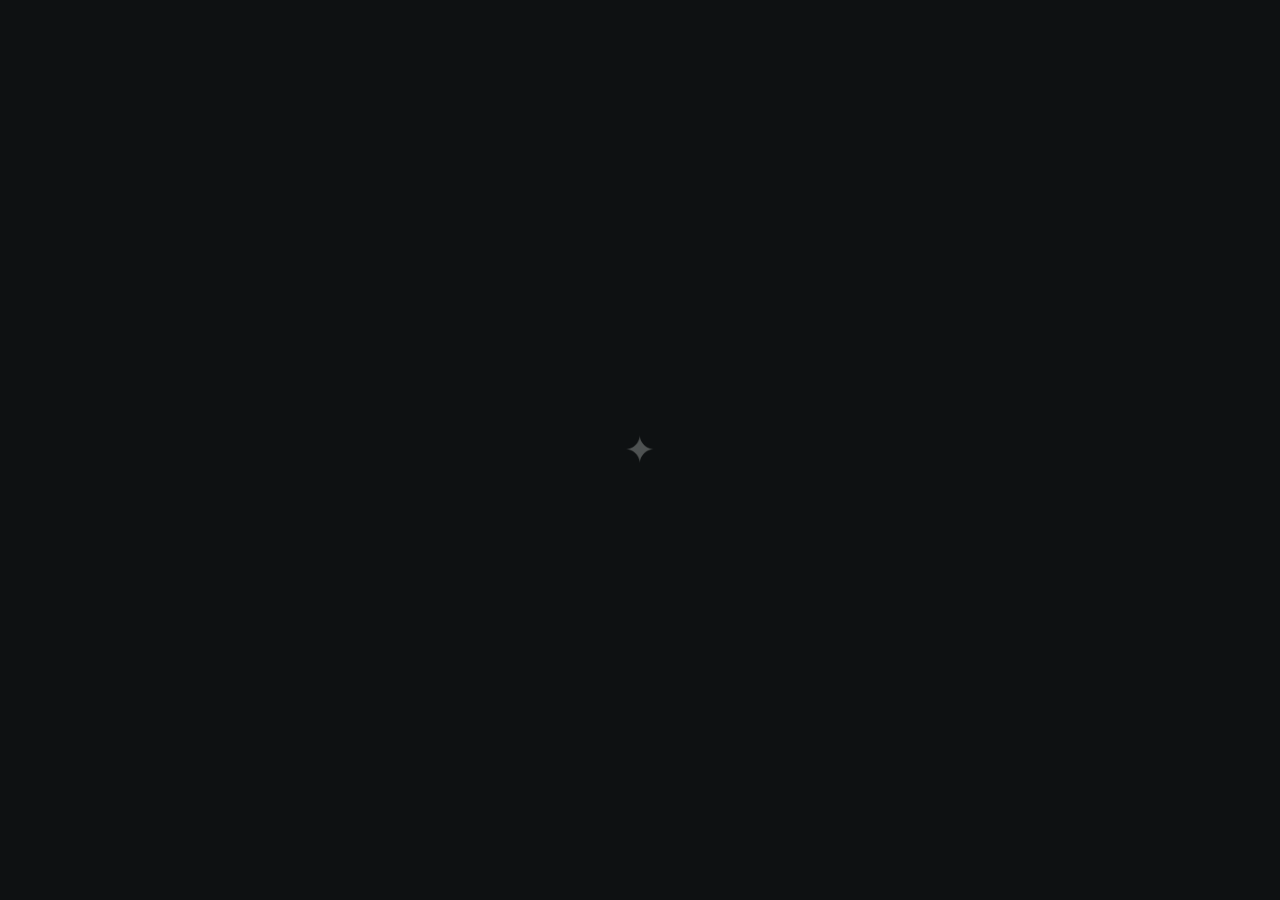
==== frontend/pages/documents.html @ 8ed61959 "WD Project" ====
<!doctype html>
<html lang="en">
<head>
  <meta charset="utf-8">
  <meta name="viewport" content="width=device-width, initial-scale=1">
  <title>Documents · UniBridge Student Portal</title>
  <meta name="description" content="Upload and track your student documents on UniBridge.">
  <link rel="stylesheet" href="../css/style.css">
</head>
<body>

<div id="page-loader" class="page-loader"><span class="loader-mark">✦</span></div>

<div class="app-shell">
  <!-- Sidebar -->
  <aside class="sidebar" id="sidebar">
    <a class="brand" href="dashboard.html">
      <span class="brand-mark">u</span>
      <span class="brand-name">UniBridge<small>STUDENT PORTAL</small></span>
    </a>
    <div class="side-label">WORKSPACE</div>
    <nav>
      <a class="nav-link" href="dashboard.html"><span class="icon">⌂</span> Overview</a>
      <a class="nav-link" href="registration.html"><span class="icon">▤</span> Registration</a>
      <a class="nav-link active" href="documents.html"><span class="icon">↥</span> Documents</a>
      <a class="nav-link" href="profile.html"><span class="icon">◉</span> My profile</a>
    </nav>
    <div class="sidebar-bottom">
      <div class="help-card">
        <span class="help-icon">✦</span><b>Need a hand?</b>
        <p>Your onboarding guide is here to help.</p>
        <a href="mailto:admissions@unibridge.edu">Contact support ↗</a>
      </div>
      <button class="nav-link logout" id="logout-btn" style="width:100%;background:none;border:none;cursor:pointer;text-align:left">
        <span class="icon">↪</span> Sign out
      </button>
    </div>
  </aside>

  <div class="main-shell">
    <header class="topbar">
      <div style="display:flex;align-items:center;gap:12px">
        <button class="menu-toggle" id="menu-toggle" aria-label="Toggle menu">☰</button>
        <div class="crumb">Student portal <span>/</span> Documents</div>
      </div>
      <div class="top-user">
        <span class="online-dot"></span>
        <span id="topbar-name">—</span>
        <span class="avatar" id="topbar-avatar">S</span>
      </div>
    </header>

    <main class="content">
      <div class="eyebrow">DOCUMENT CENTRE</div>
      <h1 class="page-title">A clear view of every upload.</h1>
      <p class="subhead">Upload what you need and follow each document from upload to approval.</p>

      <div class="notice">
        Accepted formats: PDF, JPG, PNG · Maximum file size: 5 MB · Replacing a document sends it back for review.
      </div>

      <div id="global-toast"></div>

      <div class="grid doc-grid" id="doc-grid">
        <!-- Populated by JS -->
      </div>

      <!-- Document record table -->
      <section class="card" style="margin-top:18px">
        <div class="card-head">
          <h2>Document record</h2>
          <span class="muted" style="font-size:11px">Live status from your document track</span>
        </div>
        <table class="table">
          <thead>
            <tr><th>Document</th><th>Uploaded</th><th>Status</th></tr>
          </thead>
          <tbody id="doc-table-body">
            <tr><td colspan="3" class="empty">Loading…</td></tr>
          </tbody>
        </table>
      </section>
    </main>
  </div>
</div>

<script type="module">
  import { api } from '../js/api.js';
  import { requireAuth, hideLoader, initSidebarToggle, showToast, fmtDate, pillHTML } from '../js/utils.js';

  initSidebarToggle();

  const DOC_TYPES = {
    photo:                'Profile photo',
    identity:             'Identity proof',
    marksheet:            'Latest marksheet',
    transfer_certificate: 'Transfer certificate',
  };
  const DOC_HELP = {
    photo:                'A recent, clear passport-style image.',
    identity:             'Government-issued ID or Aadhaar card.',
    marksheet:            'Your latest academic marksheet.',
    transfer_certificate: 'Transfer or leaving certificate, if applicable.',
  };

  async function init() {
    const session = await requireAuth(api);
    if (!session) return;
    document.getElementById('topbar-name').textContent = session.user?.full_name || '—';
    document.getElementById('topbar-avatar').textContent = (session.user?.full_name || 'S')[0].toUpperCase();

    await loadDocuments();
    hideLoader();
  }

  async function loadDocuments() {
    const res = await api.documents();
    if (!res.success) { showToast(res.message, 'error'); return; }
    renderDocCards(res.data.documents);
    renderDocTable(res.data.documents);
  }

  function renderDocCards(docs) {
    const grid = document.getElementById('doc-grid');
    grid.innerHTML = Object.entries(DOC_TYPES).map(([key, title]) => {
      const d = docs[key];
      const status = d?.status || 'Not uploaded';
      const statusCls = status.toLowerCase().replace(' ', '-');
      return `
        <article class="card doc-card" id="card-${key}">
          <span class="pill ${statusCls === 'not-uploaded' ? '' : statusCls} doc-status">${status}</span>
          <h3>${title}</h3>
          <p>${DOC_HELP[key]}</p>
          ${d ? `<p><b>${d.original_name}</b><br><small>Uploaded ${fmtDate(d.uploaded_at)}</small></p>` : ''}
          <form class="upload-form" data-type="${key}">
            <input class="file-input" type="file" name="document" accept=".pdf,.jpg,.jpeg,.png" required>
            <div class="button-row">
              <button class="btn btn-light upload-btn" type="submit">${d ? 'Replace document' : 'Upload document'} ↑</button>
            </div>
          </form>
        </article>`;
    }).join('');

    // Attach upload handlers
    document.querySelectorAll('.upload-form').forEach(form => {
      form.addEventListener('submit', handleUpload);
    });
  }

  function renderDocTable(docs) {
    const tbody = document.getElementById('doc-table-body');
    const entries = Object.values(docs);
    if (entries.length === 0) {
      tbody.innerHTML = `<tr><td colspan="3" class="empty">No documents uploaded yet.</td></tr>`;
      return;
    }
    tbody.innerHTML = entries.map(d => `
      <tr>
        <td>${DOC_TYPES[d.document_type] || d.document_type}</td>
        <td>${fmtDate(d.uploaded_at)}</td>
        <td>${pillHTML(d.status)}</td>
      </tr>`).join('');
  }

  async function handleUpload(e) {
    e.preventDefault();
    const form     = e.currentTarget;
    const type     = form.dataset.type;
    const fileInput = form.querySelector('input[type="file"]');
    const btn      = form.querySelector('.upload-btn');

    if (!fileInput.files[0]) { showToast('Please choose a file first.', 'error'); return; }

    const fd = new FormData();
    fd.append('document_type', type);
    fd.append('document', fileInput.files[0]);

    const origText = btn.innerHTML;
    btn.innerHTML = '<span class="spinner"></span> Uploading…';
    btn.disabled = true;

    const res = await api.upload(fd);

    btn.innerHTML = origText;
    btn.disabled = false;

    if (res.success) {
      showToast(res.message, 'success');
      await loadDocuments(); // refresh
    } else {
      showToast(res.message, 'error');
    }
  }

  document.getElementById('logout-btn').addEventListener('click', async () => {
    await api.logout(); window.location.href = 'login.html';
  });

  init();
</script>
</body>
</html>
---- frontend/css/style.css ----
/* ═══════════════════════════════════════════════
   UniBridge · Design System
   Stack: HTML + CSS + JS + PHP (REST API)
═══════════════════════════════════════════════ */

/* ─── Fonts ──────────────────────────────────── */
@import url('https://fonts.googleapis.com/css2?family=Manrope:wght@400;500;600;700;800&family=DM+Sans:ital,opsz,wght@0,9..40,400;0,9..40,500;0,9..40,600;1,9..40,400&display=swap');

/* ─── Tokens ─────────────────────────────────── */
:root {
  --bg:         #0e1112;
  --bg-2:       #161a1b;
  --bg-3:       #1d2224;
  --border:     rgba(255,255,255,.07);
  --border-2:   rgba(255,255,255,.12);
  --text:       #e8ede9;
  --text-muted: #7a8a7e;
  --text-soft:  #a8b8ac;
  --accent:     #82c96e;
  --accent-dim: #4a7a3a;
  --accent-glow:rgba(130,201,110,.18);
  --amber:      #d4b46a;
  --amber-dim:  rgba(212,180,106,.15);
  --red:        #d46a6a;
  --red-dim:    rgba(212,106,106,.15);
  --sidebar-w:  260px;
  --radius:     14px;
  --radius-sm:  8px;
  --shadow:     0 2px 20px rgba(0,0,0,.35);
  --trans:      .18s cubic-bezier(.4,0,.2,1);
  --font-head:  'Manrope', sans-serif;
  --font-body:  'DM Sans', sans-serif;
}

/* ─── Reset ──────────────────────────────────── */
*, *::before, *::after { box-sizing: border-box; margin: 0; padding: 0; }
html { scroll-behavior: smooth; -webkit-font-smoothing: antialiased; }
body { font-family: var(--font-body); background: var(--bg); color: var(--text); font-size: 15px; line-height: 1.6; min-height: 100vh; }
a { color: var(--accent); text-decoration: none; transition: opacity var(--trans); }
a:hover { opacity: .75; }
button, input, select, textarea { font: inherit; }
img { max-width: 100%; display: block; }
ul { list-style: none; }

/* ─── Scrollbar ───────────────────────────────── */
::-webkit-scrollbar { width: 6px; }
::-webkit-scrollbar-track { background: var(--bg-2); }
::-webkit-scrollbar-thumb { background: var(--bg-3); border-radius: 99px; }

/* ═══════════════════════════════════════════════
   LAYOUT — Sidebar + Main
═══════════════════════════════════════════════ */
.app-shell { display: flex; min-height: 100vh; }

/* ─── Sidebar ─────────────────────────────────── */
.sidebar {
  width: var(--sidebar-w);
  background: var(--bg-2);
  border-right: 1px solid var(--border);
  display: flex;
  flex-direction: column;
  position: fixed;
  top: 0; left: 0;
  height: 100vh;
  z-index: 100;
  transition: transform var(--trans);
  padding: 28px 0 20px;
}
.brand {
  display: flex; align-items: center; gap: 10px;
  padding: 0 22px 24px;
  color: var(--text); font-family: var(--font-head);
  border-bottom: 1px solid var(--border);
  margin-bottom: 20px;
}
.brand-mark {
  width: 36px; height: 36px;
  background: var(--accent);
  color: #0e1112;
  border-radius: 10px;
  display: grid; place-items: center;
  font-size: 18px; font-weight: 800;
  flex-shrink: 0;
}
.brand-name { font-size: 15px; font-weight: 700; line-height: 1.2; }
.brand-name small { display: block; font-size: 10px; letter-spacing: .08em; color: var(--text-muted); font-weight: 500; }
.side-label { font-size: 10px; letter-spacing: .1em; color: var(--text-muted); padding: 0 22px 8px; font-weight: 600; }
.sidebar nav { flex: 1; overflow-y: auto; }
.nav-link {
  display: flex; align-items: center; gap: 10px;
  padding: 10px 22px;
  color: var(--text-soft);
  border-radius: 0;
  font-size: 14px; font-weight: 500;
  position: relative;
  transition: color var(--trans), background var(--trans);
}
.nav-link .icon { font-size: 16px; width: 20px; text-align: center; flex-shrink: 0; }
.nav-link:hover { color: var(--text); background: rgba(255,255,255,.04); }
.nav-link.active { color: var(--accent); background: var(--accent-glow); }
.nav-link.active::before {
  content: ''; position: absolute; left: 0; top: 0; bottom: 0;
  width: 3px; background: var(--accent); border-radius: 0 3px 3px 0;
}
.nav-link.logout { color: var(--red); margin-top: 4px; }
.nav-link.logout:hover { background: var(--red-dim); }
.sidebar-bottom { padding-top: 12px; border-top: 1px solid var(--border); }
.help-card {
  margin: 12px 16px;
  background: linear-gradient(135deg, var(--accent-glow), transparent);
  border: 1px solid var(--border-2);
  border-radius: var(--radius-sm);
  padding: 14px;
  font-size: 13px;
}
.help-card b { display: block; margin-bottom: 4px; font-size: 13px; color: var(--text); }
.help-card p { color: var(--text-muted); font-size: 12px; margin-bottom: 8px; }
.help-card a { font-size: 12px; color: var(--accent); }
.help-icon { font-size: 20px; display: block; margin-bottom: 6px; }

/* ─── Main shell ──────────────────────────────── */
.main-shell {
  margin-left: var(--sidebar-w);
  flex: 1;
  display: flex;
  flex-direction: column;
  min-height: 100vh;
}

/* ─── Topbar ──────────────────────────────────── */
.topbar {
  display: flex; align-items: center; justify-content: space-between;
  padding: 0 32px;
  height: 64px;
  background: var(--bg-2);
  border-bottom: 1px solid var(--border);
  position: sticky; top: 0; z-index: 50;
}
.crumb { font-size: 13px; color: var(--text-muted); }
.crumb span { opacity: .4; margin: 0 6px; }
.top-user { display: flex; align-items: center; gap: 10px; font-size: 14px; }
.online-dot { width: 8px; height: 8px; background: var(--accent); border-radius: 50%; display: inline-block; box-shadow: 0 0 6px var(--accent); }
.avatar {
  width: 32px; height: 32px;
  background: var(--accent-dim);
  color: var(--accent);
  border-radius: 50%;
  display: grid; place-items: center;
  font-size: 13px; font-weight: 700;
}

/* ─── Page content ────────────────────────────── */
.content { padding: 32px; flex: 1; }

/* ═══════════════════════════════════════════════
   PUBLIC PAGES (login / signup / etc.)
═══════════════════════════════════════════════ */
.public-shell {
  min-height: 100vh;
  display: grid;
  place-items: center;
  padding: 24px;
  background: radial-gradient(ellipse 80% 60% at 60% 0%, rgba(130,201,110,.08) 0%, transparent 70%), var(--bg);
}
.auth-layout {
  display: grid;
  grid-template-columns: 1fr 1fr;
  max-width: 900px;
  width: 100%;
  gap: 0;
  background: var(--bg-2);
  border: 1px solid var(--border);
  border-radius: var(--radius);
  overflow: hidden;
  box-shadow: var(--shadow);
}
.auth-copy {
  padding: 52px 44px;
  background: linear-gradient(145deg, rgba(130,201,110,.1) 0%, transparent 60%);
  border-right: 1px solid var(--border);
  display: flex; flex-direction: column; justify-content: center;
}
.eyebrow { font-size: 10px; letter-spacing: .15em; color: var(--accent); font-weight: 600; margin-bottom: 20px; }
.auth-copy h1 { font-family: var(--font-head); font-size: 38px; font-weight: 800; line-height: 1.15; margin-bottom: 16px; }
.auth-copy p { color: var(--text-soft); font-size: 15px; margin-bottom: 28px; }
.auth-points { display: flex; flex-direction: column; gap: 8px; }
.auth-points span { font-size: 13px; color: var(--text-muted); }
.auth-panel { padding: 52px 44px; }
.auth-panel h2 { font-family: var(--font-head); font-size: 24px; font-weight: 700; margin-bottom: 6px; }
.auth-panel > p { color: var(--text-muted); font-size: 14px; margin-bottom: 28px; }
.auth-foot { text-align: center; font-size: 14px; color: var(--text-muted); margin-top: 20px; }
.auth-foot a { color: var(--accent); }
.public-brand { padding: 0 0 32px; display: flex; }

/* ═══════════════════════════════════════════════
   COMPONENTS
═══════════════════════════════════════════════ */

/* ─── Cards ───────────────────────────────────── */
.card {
  background: var(--bg-2);
  border: 1px solid var(--border);
  border-radius: var(--radius);
  padding: 24px;
  transition: border-color var(--trans);
}
.card:hover { border-color: var(--border-2); }
.card-head { display: flex; align-items: center; justify-content: space-between; margin-bottom: 20px; }
.card-head h2 { font-family: var(--font-head); font-size: 16px; font-weight: 700; }

/* ─── Grid ────────────────────────────────────── */
.grid { display: grid; gap: 18px; }
.grid.stats { grid-template-columns: repeat(3, 1fr); }
.grid.two-col { grid-template-columns: repeat(2, 1fr); }
.grid.doc-grid { grid-template-columns: repeat(2, 1fr); }

/* ─── Stat card ───────────────────────────────── */
.stat-card { display: flex; align-items: center; gap: 16px; padding: 20px 24px; }
.stat-icon { font-size: 24px; opacity: .5; }
.stat-card small { display: block; font-size: 12px; color: var(--text-muted); margin-bottom: 2px; }
.stat-card strong { font-size: 28px; font-weight: 700; font-family: var(--font-head); }

/* ─── Buttons ─────────────────────────────────── */
.btn {
  display: inline-flex; align-items: center; gap: 6px;
  padding: 12px 22px;
  background: var(--accent);
  color: #0e1112;
  border: none; border-radius: var(--radius-sm);
  font-size: 14px; font-weight: 600;
  cursor: pointer;
  transition: opacity var(--trans), transform var(--trans);
}
.btn:hover { opacity: .88; transform: translateY(-1px); }
.btn:active { transform: translateY(0); }
.btn-light { background: var(--bg-3); color: var(--text-soft); border: 1px solid var(--border-2); }
.btn-light:hover { color: var(--text); }
.btn-outline { background: transparent; color: var(--text-soft); border: 1px solid var(--border-2); }
.btn-outline:hover { border-color: var(--accent); color: var(--accent); }
.button-row { display: flex; gap: 10px; flex-wrap: wrap; margin-top: 20px; }

/* ─── Form fields ─────────────────────────────── */
.field { display: flex; flex-direction: column; gap: 6px; }
.field.full { grid-column: 1 / -1; }
.field label { font-size: 13px; font-weight: 500; color: var(--text-soft); }
.field input, .field select, .field textarea {
  background: var(--bg-3);
  border: 1px solid var(--border-2);
  border-radius: var(--radius-sm);
  color: var(--text);
  padding: 11px 14px;
  font-size: 14px;
  transition: border-color var(--trans), box-shadow var(--trans);
  outline: none;
}
.field input:focus, .field select:focus, .field textarea:focus {
  border-color: var(--accent);
  box-shadow: 0 0 0 3px var(--accent-glow);
}
.field input:disabled { opacity: .4; cursor: not-allowed; }
.field textarea { resize: vertical; min-height: 90px; }
.field small { font-size: 12px; color: var(--text-muted); }
.form-grid { display: grid; grid-template-columns: 1fr 1fr; gap: 16px; }
.form-card { margin-top: 22px; }
.show-password { font-size: 13px; color: var(--text-muted); display: flex; align-items: center; gap: 6px; cursor: pointer; margin-top: 4px; }

/* ─── Toast / Alert ───────────────────────────── */
.toast {
  padding: 12px 16px;
  border-radius: var(--radius-sm);
  font-size: 14px;
  margin-bottom: 18px;
  animation: slideIn .25s ease;
}
.toast.success { background: rgba(130,201,110,.15); border: 1px solid rgba(130,201,110,.3); color: var(--accent); }
.toast.error   { background: var(--red-dim); border: 1px solid rgba(212,106,106,.3); color: var(--red); }
.toast.info    { background: var(--amber-dim); border: 1px solid rgba(212,180,106,.3); color: var(--amber); }
@keyframes slideIn { from { opacity:0; transform: translateY(-8px); } to { opacity:1; transform: none; } }

/* ─── Pills ───────────────────────────────────── */
.pill { display: inline-block; padding: 3px 10px; border-radius: 99px; font-size: 11px; font-weight: 600; text-transform: uppercase; letter-spacing: .06em; }
.pill.approved { background: rgba(130,201,110,.15); color: var(--accent); }
.pill.pending  { background: var(--amber-dim); color: var(--amber); }
.pill.rejected { background: var(--red-dim); color: var(--red); }

/* ─── Hero ────────────────────────────────────── */
.hero {
  display: flex; align-items: center; justify-content: space-between;
  margin-bottom: 28px;
  padding: 32px;
  background: var(--bg-2);
  border: 1px solid var(--border);
  border-radius: var(--radius);
  background-image: linear-gradient(135deg, rgba(130,201,110,.06) 0%, transparent 60%);
}
.hero h1 { font-family: var(--font-head); font-size: 32px; font-weight: 800; margin-bottom: 6px; }
.hero p { color: var(--text-muted); }
.hero-art { font-size: 60px; opacity: .08; user-select: none; }
.page-title { font-family: var(--font-head); font-size: 26px; font-weight: 800; margin-bottom: 6px; }
.subhead { color: var(--text-muted); margin-bottom: 24px; }

/* ─── Readiness ring ──────────────────────────── */
.readiness { display: flex; align-items: center; gap: 20px; margin-bottom: 20px; }
.ring {
  --p: 0;
  width: 80px; height: 80px;
  border-radius: 50%;
  background: conic-gradient(var(--accent) calc(var(--p) * 1%), var(--bg-3) 0%);
  display: grid; place-items: center;
  flex-shrink: 0;
  position: relative;
}
.ring::before {
  content: ''; position: absolute; inset: 8px;
  background: var(--bg-2); border-radius: 50%;
}
.ring strong { position: relative; z-index: 1; font-size: 14px; font-weight: 700; }

/* ─── Checklist ───────────────────────────────── */
.checklist { display: flex; flex-direction: column; gap: 8px; margin-bottom: 8px; }
.check-item { display: flex; align-items: center; gap: 10px; font-size: 14px; }
.check { width: 22px; height: 22px; border-radius: 50%; background: var(--accent); color: #0e1112; display: grid; place-items: center; font-size: 11px; font-weight: 700; flex-shrink: 0; }
.check.pending { background: var(--bg-3); color: var(--text-muted); border: 1px solid var(--border-2); }
.muted { color: var(--text-muted); }

/* ─── Progress bar ────────────────────────────── */
.progress-row { margin-bottom: 14px; }
.progress-label { display: flex; justify-content: space-between; font-size: 13px; margin-bottom: 6px; color: var(--text-soft); }
.track { background: var(--bg-3); border-radius: 99px; height: 6px; overflow: hidden; }
.track i { display: block; height: 100%; border-radius: 99px; background: var(--amber); transition: width .6s ease; }

/* ─── Activity feed ───────────────────────────── */
.activity { display: flex; flex-direction: column; gap: 0; }
.activity-row { display: flex; align-items: flex-start; gap: 12px; padding: 12px 0; border-bottom: 1px solid var(--border); }
.activity-row:last-child { border-bottom: none; }
.activity-mark { font-size: 14px; color: var(--accent); margin-top: 2px; flex-shrink: 0; }
.activity-row b { display: block; font-size: 14px; }
.activity-row small { font-size: 12px; color: var(--text-muted); }
.empty { text-align: center; padding: 32px; color: var(--text-muted); font-size: 14px; }

/* ─── Notice ──────────────────────────────────── */
.notice { background: var(--amber-dim); border: 1px solid rgba(212,180,106,.2); border-radius: var(--radius-sm); padding: 12px 16px; font-size: 13px; color: var(--amber); margin-bottom: 18px; }

/* ─── Table ───────────────────────────────────── */
.table { width: 100%; border-collapse: collapse; font-size: 14px; }
.table th { text-align: left; padding: 10px 12px; font-size: 12px; font-weight: 600; color: var(--text-muted); border-bottom: 1px solid var(--border); }
.table td { padding: 12px; border-bottom: 1px solid var(--border); }
.table tr:last-child td { border-bottom: none; }

/* ─── Document card ───────────────────────────── */
.doc-card { display: flex; flex-direction: column; gap: 10px; position: relative; }
.doc-card h3 { font-size: 15px; font-weight: 700; }
.doc-card p { font-size: 13px; color: var(--text-muted); }
.doc-status { position: absolute; top: 18px; right: 18px; }
.file-input { font-size: 13px; color: var(--text-muted); cursor: pointer; }
.file-input::file-selector-button {
  background: var(--bg-3); border: 1px solid var(--border-2);
  color: var(--text-soft); padding: 6px 12px;
  border-radius: var(--radius-sm); cursor: pointer; font-size: 13px;
  transition: border-color var(--trans);
}
.file-input::file-selector-button:hover { border-color: var(--accent); color: var(--accent); }

/* ─── Stepper ─────────────────────────────────── */
.stepper { display: flex; align-items: center; gap: 0; margin-bottom: 24px; }
.step { display: flex; align-items: center; gap: 8px; font-size: 13px; font-weight: 600; color: var(--text-muted); }
.step b { width: 28px; height: 28px; border-radius: 50%; background: var(--bg-3); color: var(--text-muted); border: 1px solid var(--border-2); display: grid; place-items: center; font-size: 12px; }
.step.active { color: var(--text); }
.step.active b { background: var(--accent); color: #0e1112; border-color: var(--accent); }
.step.done { color: var(--accent); }
.step.done b { background: var(--accent-glow); color: var(--accent); border-color: var(--accent); }
.step-line { flex: 1; height: 1px; background: var(--border-2); margin: 0 12px; min-width: 24px; }

/* ─── Text link ───────────────────────────────── */
.text-link { font-size: 13px; color: var(--accent); }
.footnote { text-align: center; font-size: 12px; color: var(--text-muted); padding: 32px 0 0; }

/* ─── Spinner ─────────────────────────────────── */
.spinner { display: inline-block; width: 18px; height: 18px; border: 2px solid rgba(255,255,255,.2); border-top-color: var(--accent); border-radius: 50%; animation: spin .7s linear infinite; }
@keyframes spin { to { transform: rotate(360deg); } }

/* ─── Loading overlay ─────────────────────────── */
.page-loader {
  position: fixed; inset: 0;
  background: var(--bg);
  display: grid; place-items: center;
  z-index: 9999;
  transition: opacity .3s;
}
.page-loader.hidden { opacity: 0; pointer-events: none; }
.loader-mark { font-size: 40px; animation: pulse 1.4s ease-in-out infinite; }
@keyframes pulse { 0%,100%{opacity:.3;transform:scale(.95)} 50%{opacity:1;transform:scale(1.05)} }

/* ─── Sidebar toggle (mobile) ─────────────────── */
.menu-toggle { display: none; background: none; border: none; color: var(--text); cursor: pointer; font-size: 22px; }

/* ═══════════════════════════════════════════════
   RESPONSIVE
═══════════════════════════════════════════════ */
@media (max-width: 900px) {
  .grid.stats   { grid-template-columns: 1fr 1fr; }
  .grid.two-col { grid-template-columns: 1fr; }
  .grid.doc-grid { grid-template-columns: 1fr; }
  .auth-layout  { grid-template-columns: 1fr; }
  .auth-copy    { display: none; }
  .form-grid    { grid-template-columns: 1fr; }
}
@media (max-width: 700px) {
  :root { --sidebar-w: 0px; }
  .sidebar { transform: translateX(-260px); }
  .sidebar.open { transform: none; width: 260px; }
  .main-shell { margin-left: 0; }
  .menu-toggle { display: flex; }
  .content { padding: 20px 16px; }
  .topbar { padding: 0 16px; }
  .grid.stats { grid-template-columns: 1fr; }
  .hero { padding: 20px; }
  .hero h1 { font-size: 24px; }
}
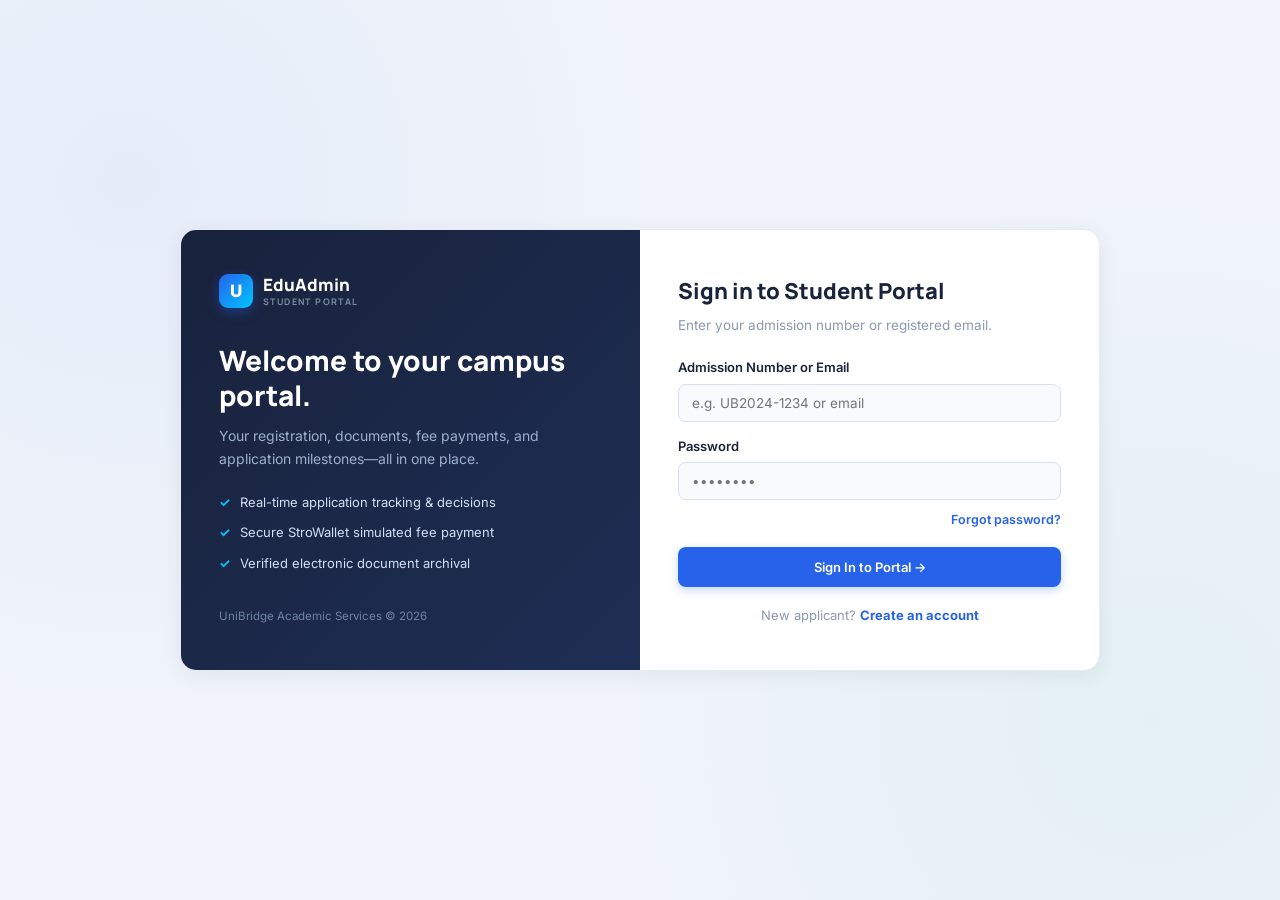
==== commit 41c6d53f: "UI changes" ====
--- a/frontend/pages/documents.html
+++ b/frontend/pages/documents.html
@@ -4,81 +4,146 @@
   <meta charset="utf-8">
   <meta name="viewport" content="width=device-width, initial-scale=1">
   <title>Documents · UniBridge Student Portal</title>
-  <meta name="description" content="Upload and track your student documents on UniBridge.">
+  <meta name="description" content="Upload and track your student documents on UniBridge with live verification updates.">
   <link rel="stylesheet" href="../css/style.css">
 </head>
 <body>
 
 <div id="page-loader" class="page-loader"><span class="loader-mark">✦</span></div>
+<div class="sidebar-backdrop" id="sidebar-backdrop"></div>
 
 <div class="app-shell">
-  <!-- Sidebar -->
+  <!-- ─── EduAdmin Sidebar ────────────────────────────────────── -->
   <aside class="sidebar" id="sidebar">
-    <a class="brand" href="dashboard.html">
-      <span class="brand-mark">u</span>
-      <span class="brand-name">UniBridge<small>STUDENT PORTAL</small></span>
-    </a>
-    <div class="side-label">WORKSPACE</div>
-    <nav>
-      <a class="nav-link" href="dashboard.html"><span class="icon">⌂</span> Overview</a>
-      <a class="nav-link" href="registration.html"><span class="icon">▤</span> Registration</a>
-      <a class="nav-link active" href="documents.html"><span class="icon">↥</span> Documents</a>
-      <a class="nav-link" href="profile.html"><span class="icon">◉</span> My profile</a>
-    </nav>
+    <div class="sidebar-brand-wrap">
+      <button class="brand-toggle-btn" id="sidebar-collapse-btn" aria-label="Toggle Navigation">☰</button>
+      <a class="brand" href="dashboard.html">
+        <span class="brand-mark">U</span>
+        <span class="brand-name">EduAdmin<small>STUDENT PORTAL</small></span>
+      </a>
+    </div>
+
+    <div class="sidebar-nav-container">
+      <div class="side-label">DASHBOARD & APPS</div>
+      <a class="nav-link" href="dashboard.html">
+        <span class="icon">⌂</span>
+        <span>Dashboard</span>
+      </a>
+      <div class="nav-sub">
+        <a class="nav-sub-item" href="dashboard.html">Overview</a>
+        <a class="nav-sub-item" href="tracking.html">Application Tracking</a>
+        <a class="nav-sub-item" href="payments.html">Payment History</a>
+      </div>
+
+      <div class="side-label">ADMISSIONS & FINANCE</div>
+      <a class="nav-link" href="tracking.html">
+        <span class="icon">📋</span>
+        <span>Application Tracking</span>
+      </a>
+      <a class="nav-link" href="payments.html">
+        <span class="icon">💳</span>
+        <span>Fee Payment</span>
+      </a>
+      <a class="nav-link" href="registration.html">
+        <span class="icon">▤</span>
+        <span>Registration</span>
+      </a>
+      <a class="nav-link active" href="documents.html">
+        <span class="icon">↥</span>
+        <span>Upload Documents</span>
+      </a>
+      <a class="nav-link" href="profile.html">
+        <span class="icon">◉</span>
+        <span>My Profile</span>
+      </a>
+
+      <div class="side-label">ACCOUNT & SETTINGS</div>
+      <button class="nav-link logout" id="logout-btn" style="width:100%;background:none;border:none;cursor:pointer;text-align:left">
+        <span class="icon">↪</span>
+        <span>Sign Out</span>
+      </button>
+    </div>
+
     <div class="sidebar-bottom">
       <div class="help-card">
-        <span class="help-icon">✦</span><b>Need a hand?</b>
-        <p>Your onboarding guide is here to help.</p>
-        <a href="mailto:admissions@unibridge.edu">Contact support ↗</a>
-      </div>
-      <button class="nav-link logout" id="logout-btn" style="width:100%;background:none;border:none;cursor:pointer;text-align:left">
-        <span class="icon">↪</span> Sign out
-      </button>
+        <b>Need Assistance?</b>
+        <p>Our student helpdesk is available 24/7 to help you onboard.</p>
+        <a href="mailto:admissions@unibridge.edu">Contact Support ↗</a>
+      </div>
     </div>
   </aside>
 
+  <!-- ─── Main Content Shell ──────────────────────────────────── -->
   <div class="main-shell">
     <header class="topbar">
-      <div style="display:flex;align-items:center;gap:12px">
-        <button class="menu-toggle" id="menu-toggle" aria-label="Toggle menu">☰</button>
-        <div class="crumb">Student portal <span>/</span> Documents</div>
-      </div>
-      <div class="top-user">
-        <span class="online-dot"></span>
-        <span id="topbar-name">—</span>
-        <span class="avatar" id="topbar-avatar">S</span>
+      <div class="topbar-left">
+        <button class="menu-toggle" id="menu-toggle" aria-label="Open sidebar">☰</button>
+        <div class="quick-pills">
+          <div class="quick-pill" title="Chat & Support">💬</div>
+          <div class="quick-pill" title="Layout Options">▦</div>
+          <div class="quick-pill" title="Tasks & Checklist">☑</div>
+        </div>
+        <div class="crumb">Student Portal <span>/</span> <b>Documents</b></div>
+      </div>
+
+      <div class="topbar-right">
+        <div class="search-box">
+          <input type="text" placeholder="Search records..." aria-label="Search">
+          <span class="search-icon">🔍</span>
+        </div>
+        <div class="top-action-btn" title="Notifications">
+          <span>🔔</span>
+          <span class="badge-dot"></span>
+        </div>
+        <div class="top-user" onclick="window.location.href='profile.html'">
+          <span class="avatar" id="topbar-avatar">S</span>
+          <div class="user-meta">
+            <strong id="topbar-name">—</strong>
+            <small id="topbar-role">Student</small>
+          </div>
+        </div>
       </div>
     </header>
 
     <main class="content">
-      <div class="eyebrow">DOCUMENT CENTRE</div>
-      <h1 class="page-title">A clear view of every upload.</h1>
-      <p class="subhead">Upload what you need and follow each document from upload to approval.</p>
-
-      <div class="notice">
-        Accepted formats: PDF, JPG, PNG · Maximum file size: 5 MB · Replacing a document sends it back for review.
+      <div class="section-head">
+        <div>
+          <h2>Document Centre & Verification</h2>
+          <p style="color:var(--text-muted);font-size:13px;margin-top:2px">Upload required documents and follow real-time verification status from the admissions committee.</p>
+        </div>
+        <div class="section-actions">
+          <span class="pill active">Max File: 5 MB</span>
+        </div>
       </div>
 
       <div id="global-toast"></div>
 
-      <div class="grid doc-grid" id="doc-grid">
-        <!-- Populated by JS -->
-      </div>
-
-      <!-- Document record table -->
-      <section class="card" style="margin-top:18px">
+      <!-- Upload Cards Grid (Clean layout, no overlapping) -->
+      <div class="doc-card-grid" id="doc-grid">
+        <!-- Rendered by JS -->
+      </div>
+
+      <!-- Document Record Table -->
+      <section class="card" style="margin-top:20px">
         <div class="card-head">
-          <h2>Document record</h2>
-          <span class="muted" style="font-size:11px">Live status from your document track</span>
-        </div>
-        <table class="table">
-          <thead>
-            <tr><th>Document</th><th>Uploaded</th><th>Status</th></tr>
-          </thead>
-          <tbody id="doc-table-body">
-            <tr><td colspan="3" class="empty">Loading…</td></tr>
-          </tbody>
-        </table>
+          <h3>Verification Audit Trail</h3>
+          <span style="font-size:12px;color:var(--text-muted)">Live records from database</span>
+        </div>
+        <div class="table-wrap">
+          <table class="table">
+            <thead>
+              <tr>
+                <th>Document Type</th>
+                <th>File Name</th>
+                <th>Uploaded At</th>
+                <th>Status</th>
+              </tr>
+            </thead>
+            <tbody id="doc-table-body">
+              <tr><td colspan="4" style="text-align:center;padding:24px;color:var(--text-muted)">Loading records…</td></tr>
+            </tbody>
+          </table>
+        </div>
       </section>
     </main>
   </div>
@@ -90,24 +155,39 @@
 
   initSidebarToggle();
 
+  const backdrop = document.getElementById('sidebar-backdrop');
+  const sidebar = document.getElementById('sidebar');
+  if (backdrop && sidebar) {
+    backdrop.addEventListener('click', () => {
+      sidebar.classList.remove('open');
+      backdrop.classList.remove('active');
+    });
+    document.querySelector('.menu-toggle')?.addEventListener('click', () => {
+      backdrop.classList.toggle('active', sidebar.classList.contains('open'));
+    });
+  }
+
   const DOC_TYPES = {
-    photo:                'Profile photo',
-    identity:             'Identity proof',
-    marksheet:            'Latest marksheet',
-    transfer_certificate: 'Transfer certificate',
+    photo:                'Profile Photo',
+    identity:             'Identity Proof',
+    marksheet:            'Academic Marksheet',
+    transfer_certificate: 'Transfer Certificate',
   };
+
   const DOC_HELP = {
-    photo:                'A recent, clear passport-style image.',
-    identity:             'Government-issued ID or Aadhaar card.',
-    marksheet:            'Your latest academic marksheet.',
-    transfer_certificate: 'Transfer or leaving certificate, if applicable.',
+    photo:                'Recent color passport-size photograph (JPG or PNG).',
+    identity:             'Government photo ID or Aadhaar card copy (PDF or JPG).',
+    marksheet:            'Final examination marksheet or official transcript (PDF).',
+    transfer_certificate: 'Original school/college transfer certificate (PDF or JPG).',
   };
 
   async function init() {
     const session = await requireAuth(api);
     if (!session) return;
-    document.getElementById('topbar-name').textContent = session.user?.full_name || '—';
-    document.getElementById('topbar-avatar').textContent = (session.user?.full_name || 'S')[0].toUpperCase();
+    const fullName = session.user?.full_name || session.user?.admission_no || 'Student';
+    document.getElementById('topbar-name').textContent = fullName;
+    document.getElementById('topbar-avatar').textContent = (fullName[0] || 'S').toUpperCase();
+    document.getElementById('topbar-role').textContent = session.user?.admission_no || 'Student';
 
     await loadDocuments();
     hideLoader();
@@ -125,23 +205,39 @@
     grid.innerHTML = Object.entries(DOC_TYPES).map(([key, title]) => {
       const d = docs[key];
       const status = d?.status || 'Not uploaded';
-      const statusCls = status.toLowerCase().replace(' ', '-');
       return `
-        <article class="card doc-card" id="card-${key}">
-          <span class="pill ${statusCls === 'not-uploaded' ? '' : statusCls} doc-status">${status}</span>
-          <h3>${title}</h3>
-          <p>${DOC_HELP[key]}</p>
-          ${d ? `<p><b>${d.original_name}</b><br><small>Uploaded ${fmtDate(d.uploaded_at)}</small></p>` : ''}
+        <article class="doc-upload-card" id="card-${key}">
+          <!-- Clean header with flex separation - NO absolute overlap -->
+          <div class="doc-card-header">
+            <div class="doc-card-title-group">
+              <h3>${title}</h3>
+              <p>${DOC_HELP[key]}</p>
+            </div>
+            <div>
+              ${pillHTML(status)}
+            </div>
+          </div>
+
+          ${d ? `
+            <div style="background:#f8fafc;border:1px solid #e2e8f0;border-radius:8px;padding:10px 14px;font-size:12.5px">
+              <b>📄 ${d.original_name}</b>
+              <div style="color:var(--text-muted);font-size:11.5px;margin-top:2px">Uploaded on ${fmtDate(d.uploaded_at)}</div>
+            </div>
+          ` : ''}
+
           <form class="upload-form" data-type="${key}">
-            <input class="file-input" type="file" name="document" accept=".pdf,.jpg,.jpeg,.png" required>
-            <div class="button-row">
-              <button class="btn btn-light upload-btn" type="submit">${d ? 'Replace document' : 'Upload document'} ↑</button>
+            <div class="file-input-wrapper">
+              <input class="file-input" type="file" name="document" accept=".pdf,.jpg,.jpeg,.png" required>
+            </div>
+            <div class="button-row" style="margin-top:14px">
+              <button class="btn btn-primary btn-sm upload-btn" type="submit">
+                ${d ? 'Replace Document ↑' : 'Upload Document ↑'}
+              </button>
             </div>
           </form>
         </article>`;
     }).join('');
 
-    // Attach upload handlers
     document.querySelectorAll('.upload-form').forEach(form => {
       form.addEventListener('submit', handleUpload);
     });
@@ -151,12 +247,13 @@
     const tbody = document.getElementById('doc-table-body');
     const entries = Object.values(docs);
     if (entries.length === 0) {
-      tbody.innerHTML = `<tr><td colspan="3" class="empty">No documents uploaded yet.</td></tr>`;
+      tbody.innerHTML = `<tr><td colspan="4" style="text-align:center;padding:20px;color:var(--text-muted)">No documents uploaded yet.</td></tr>`;
       return;
     }
     tbody.innerHTML = entries.map(d => `
       <tr>
-        <td>${DOC_TYPES[d.document_type] || d.document_type}</td>
+        <td><b>${DOC_TYPES[d.document_type] || d.document_type}</b></td>
+        <td><code>${d.original_name}</code></td>
         <td>${fmtDate(d.uploaded_at)}</td>
         <td>${pillHTML(d.status)}</td>
       </tr>`).join('');
@@ -164,36 +261,45 @@
 
   async function handleUpload(e) {
     e.preventDefault();
-    const form     = e.currentTarget;
-    const type     = form.dataset.type;
+    const form      = e.currentTarget;
+    const type      = form.dataset.type;
     const fileInput = form.querySelector('input[type="file"]');
-    const btn      = form.querySelector('.upload-btn');
-
-    if (!fileInput.files[0]) { showToast('Please choose a file first.', 'error'); return; }
+    const btn       = form.querySelector('.upload-btn');
+
+    if (!fileInput.files.length) {
+      showToast('Please select a file to upload.', 'error');
+      return;
+    }
+
+    const file = fileInput.files[0];
+    if (file.size > 5 * 1024 * 1024) {
+      showToast('File size must be under 5 MB.', 'error');
+      return;
+    }
+
+    btn.disabled = true;
+    btn.textContent = 'Uploading…';
 
     const fd = new FormData();
     fd.append('document_type', type);
-    fd.append('document', fileInput.files[0]);
-
-    const origText = btn.innerHTML;
-    btn.innerHTML = '<span class="spinner"></span> Uploading…';
-    btn.disabled = true;
+    fd.append('document', file);
 
     const res = await api.upload(fd);
-
-    btn.innerHTML = origText;
     btn.disabled = false;
+    btn.textContent = 'Upload Document ↑';
 
     if (res.success) {
       showToast(res.message, 'success');
-      await loadDocuments(); // refresh
+      form.reset();
+      await loadDocuments();
     } else {
       showToast(res.message, 'error');
     }
   }
 
-  document.getElementById('logout-btn').addEventListener('click', async () => {
-    await api.logout(); window.location.href = 'login.html';
+  document.getElementById('logout-btn')?.addEventListener('click', async () => {
+    await api.logout();
+    window.location.href = 'login.html';
   });
 
   init();
--- a/frontend/css/style.css
+++ b/frontend/css/style.css
@@ -1,419 +1,359 @@
-/* ═══════════════════════════════════════════════
-   UniBridge · Design System
-   Stack: HTML + CSS + JS + PHP (REST API)
-═══════════════════════════════════════════════ */
-
-/* ─── Fonts ──────────────────────────────────── */
-@import url('https://fonts.googleapis.com/css2?family=Manrope:wght@400;500;600;700;800&family=DM+Sans:ital,opsz,wght@0,9..40,400;0,9..40,500;0,9..40,600;1,9..40,400&display=swap');
-
-/* ─── Tokens ─────────────────────────────────── */
+﻿/* =======================================================================
+   UniBridge - EduAdmin Premium Dashboard & Application Theme v2.0
+   Fixed overlapping, premium realistic UI, fully responsive layout
+   ======================================================================= */
+
+@import url('https://fonts.googleapis.com/css2?family=Inter:wght@300;400;500;600;700;800&family=Manrope:wght@500;600;700;800&display=swap');
+
 :root {
-  --bg:         #0e1112;
-  --bg-2:       #161a1b;
-  --bg-3:       #1d2224;
-  --border:     rgba(255,255,255,.07);
-  --border-2:   rgba(255,255,255,.12);
-  --text:       #e8ede9;
-  --text-muted: #7a8a7e;
-  --text-soft:  #a8b8ac;
-  --accent:     #82c96e;
-  --accent-dim: #4a7a3a;
-  --accent-glow:rgba(130,201,110,.18);
-  --amber:      #d4b46a;
-  --amber-dim:  rgba(212,180,106,.15);
-  --red:        #d46a6a;
-  --red-dim:    rgba(212,106,106,.15);
-  --sidebar-w:  260px;
-  --radius:     14px;
-  --radius-sm:  8px;
-  --shadow:     0 2px 20px rgba(0,0,0,.35);
-  --trans:      .18s cubic-bezier(.4,0,.2,1);
-  --font-head:  'Manrope', sans-serif;
-  --font-body:  'DM Sans', sans-serif;
-}
-
-/* ─── Reset ──────────────────────────────────── */
-*, *::before, *::after { box-sizing: border-box; margin: 0; padding: 0; }
-html { scroll-behavior: smooth; -webkit-font-smoothing: antialiased; }
-body { font-family: var(--font-body); background: var(--bg); color: var(--text); font-size: 15px; line-height: 1.6; min-height: 100vh; }
-a { color: var(--accent); text-decoration: none; transition: opacity var(--trans); }
-a:hover { opacity: .75; }
-button, input, select, textarea { font: inherit; }
-img { max-width: 100%; display: block; }
-ul { list-style: none; }
-
-/* ─── Scrollbar ───────────────────────────────── */
-::-webkit-scrollbar { width: 6px; }
-::-webkit-scrollbar-track { background: var(--bg-2); }
-::-webkit-scrollbar-thumb { background: var(--bg-3); border-radius: 99px; }
-
-/* ═══════════════════════════════════════════════
-   LAYOUT — Sidebar + Main
-═══════════════════════════════════════════════ */
-.app-shell { display: flex; min-height: 100vh; }
-
-/* ─── Sidebar ─────────────────────────────────── */
-.sidebar {
-  width: var(--sidebar-w);
-  background: var(--bg-2);
-  border-right: 1px solid var(--border);
-  display: flex;
-  flex-direction: column;
-  position: fixed;
-  top: 0; left: 0;
-  height: 100vh;
-  z-index: 100;
-  transition: transform var(--trans);
-  padding: 28px 0 20px;
-}
-.brand {
-  display: flex; align-items: center; gap: 10px;
-  padding: 0 22px 24px;
-  color: var(--text); font-family: var(--font-head);
-  border-bottom: 1px solid var(--border);
-  margin-bottom: 20px;
-}
-.brand-mark {
-  width: 36px; height: 36px;
-  background: var(--accent);
-  color: #0e1112;
-  border-radius: 10px;
-  display: grid; place-items: center;
-  font-size: 18px; font-weight: 800;
-  flex-shrink: 0;
-}
-.brand-name { font-size: 15px; font-weight: 700; line-height: 1.2; }
-.brand-name small { display: block; font-size: 10px; letter-spacing: .08em; color: var(--text-muted); font-weight: 500; }
-.side-label { font-size: 10px; letter-spacing: .1em; color: var(--text-muted); padding: 0 22px 8px; font-weight: 600; }
-.sidebar nav { flex: 1; overflow-y: auto; }
-.nav-link {
-  display: flex; align-items: center; gap: 10px;
-  padding: 10px 22px;
-  color: var(--text-soft);
-  border-radius: 0;
-  font-size: 14px; font-weight: 500;
-  position: relative;
-  transition: color var(--trans), background var(--trans);
-}
-.nav-link .icon { font-size: 16px; width: 20px; text-align: center; flex-shrink: 0; }
-.nav-link:hover { color: var(--text); background: rgba(255,255,255,.04); }
-.nav-link.active { color: var(--accent); background: var(--accent-glow); }
-.nav-link.active::before {
-  content: ''; position: absolute; left: 0; top: 0; bottom: 0;
-  width: 3px; background: var(--accent); border-radius: 0 3px 3px 0;
-}
-.nav-link.logout { color: var(--red); margin-top: 4px; }
-.nav-link.logout:hover { background: var(--red-dim); }
-.sidebar-bottom { padding-top: 12px; border-top: 1px solid var(--border); }
-.help-card {
-  margin: 12px 16px;
-  background: linear-gradient(135deg, var(--accent-glow), transparent);
-  border: 1px solid var(--border-2);
-  border-radius: var(--radius-sm);
-  padding: 14px;
-  font-size: 13px;
-}
-.help-card b { display: block; margin-bottom: 4px; font-size: 13px; color: var(--text); }
-.help-card p { color: var(--text-muted); font-size: 12px; margin-bottom: 8px; }
-.help-card a { font-size: 12px; color: var(--accent); }
-.help-icon { font-size: 20px; display: block; margin-bottom: 6px; }
-
-/* ─── Main shell ──────────────────────────────── */
-.main-shell {
-  margin-left: var(--sidebar-w);
-  flex: 1;
-  display: flex;
-  flex-direction: column;
-  min-height: 100vh;
-}
-
-/* ─── Topbar ──────────────────────────────────── */
-.topbar {
-  display: flex; align-items: center; justify-content: space-between;
-  padding: 0 32px;
-  height: 64px;
-  background: var(--bg-2);
-  border-bottom: 1px solid var(--border);
-  position: sticky; top: 0; z-index: 50;
-}
-.crumb { font-size: 13px; color: var(--text-muted); }
-.crumb span { opacity: .4; margin: 0 6px; }
-.top-user { display: flex; align-items: center; gap: 10px; font-size: 14px; }
-.online-dot { width: 8px; height: 8px; background: var(--accent); border-radius: 50%; display: inline-block; box-shadow: 0 0 6px var(--accent); }
-.avatar {
-  width: 32px; height: 32px;
-  background: var(--accent-dim);
-  color: var(--accent);
-  border-radius: 50%;
-  display: grid; place-items: center;
-  font-size: 13px; font-weight: 700;
-}
-
-/* ─── Page content ────────────────────────────── */
-.content { padding: 32px; flex: 1; }
-
-/* ═══════════════════════════════════════════════
-   PUBLIC PAGES (login / signup / etc.)
-═══════════════════════════════════════════════ */
-.public-shell {
-  min-height: 100vh;
-  display: grid;
-  place-items: center;
-  padding: 24px;
-  background: radial-gradient(ellipse 80% 60% at 60% 0%, rgba(130,201,110,.08) 0%, transparent 70%), var(--bg);
-}
-.auth-layout {
-  display: grid;
-  grid-template-columns: 1fr 1fr;
-  max-width: 900px;
-  width: 100%;
-  gap: 0;
-  background: var(--bg-2);
-  border: 1px solid var(--border);
-  border-radius: var(--radius);
-  overflow: hidden;
-  box-shadow: var(--shadow);
-}
-.auth-copy {
-  padding: 52px 44px;
-  background: linear-gradient(145deg, rgba(130,201,110,.1) 0%, transparent 60%);
-  border-right: 1px solid var(--border);
-  display: flex; flex-direction: column; justify-content: center;
-}
-.eyebrow { font-size: 10px; letter-spacing: .15em; color: var(--accent); font-weight: 600; margin-bottom: 20px; }
-.auth-copy h1 { font-family: var(--font-head); font-size: 38px; font-weight: 800; line-height: 1.15; margin-bottom: 16px; }
-.auth-copy p { color: var(--text-soft); font-size: 15px; margin-bottom: 28px; }
-.auth-points { display: flex; flex-direction: column; gap: 8px; }
-.auth-points span { font-size: 13px; color: var(--text-muted); }
-.auth-panel { padding: 52px 44px; }
-.auth-panel h2 { font-family: var(--font-head); font-size: 24px; font-weight: 700; margin-bottom: 6px; }
-.auth-panel > p { color: var(--text-muted); font-size: 14px; margin-bottom: 28px; }
-.auth-foot { text-align: center; font-size: 14px; color: var(--text-muted); margin-top: 20px; }
-.auth-foot a { color: var(--accent); }
-.public-brand { padding: 0 0 32px; display: flex; }
-
-/* ═══════════════════════════════════════════════
-   COMPONENTS
-═══════════════════════════════════════════════ */
-
-/* ─── Cards ───────────────────────────────────── */
-.card {
-  background: var(--bg-2);
-  border: 1px solid var(--border);
-  border-radius: var(--radius);
-  padding: 24px;
-  transition: border-color var(--trans);
-}
-.card:hover { border-color: var(--border-2); }
-.card-head { display: flex; align-items: center; justify-content: space-between; margin-bottom: 20px; }
-.card-head h2 { font-family: var(--font-head); font-size: 16px; font-weight: 700; }
-
-/* ─── Grid ────────────────────────────────────── */
-.grid { display: grid; gap: 18px; }
-.grid.stats { grid-template-columns: repeat(3, 1fr); }
-.grid.two-col { grid-template-columns: repeat(2, 1fr); }
-.grid.doc-grid { grid-template-columns: repeat(2, 1fr); }
-
-/* ─── Stat card ───────────────────────────────── */
-.stat-card { display: flex; align-items: center; gap: 16px; padding: 20px 24px; }
-.stat-icon { font-size: 24px; opacity: .5; }
-.stat-card small { display: block; font-size: 12px; color: var(--text-muted); margin-bottom: 2px; }
-.stat-card strong { font-size: 28px; font-weight: 700; font-family: var(--font-head); }
-
-/* ─── Buttons ─────────────────────────────────── */
-.btn {
-  display: inline-flex; align-items: center; gap: 6px;
-  padding: 12px 22px;
-  background: var(--accent);
-  color: #0e1112;
-  border: none; border-radius: var(--radius-sm);
-  font-size: 14px; font-weight: 600;
-  cursor: pointer;
-  transition: opacity var(--trans), transform var(--trans);
-}
-.btn:hover { opacity: .88; transform: translateY(-1px); }
-.btn:active { transform: translateY(0); }
-.btn-light { background: var(--bg-3); color: var(--text-soft); border: 1px solid var(--border-2); }
-.btn-light:hover { color: var(--text); }
-.btn-outline { background: transparent; color: var(--text-soft); border: 1px solid var(--border-2); }
-.btn-outline:hover { border-color: var(--accent); color: var(--accent); }
-.button-row { display: flex; gap: 10px; flex-wrap: wrap; margin-top: 20px; }
-
-/* ─── Form fields ─────────────────────────────── */
-.field { display: flex; flex-direction: column; gap: 6px; }
-.field.full { grid-column: 1 / -1; }
-.field label { font-size: 13px; font-weight: 500; color: var(--text-soft); }
-.field input, .field select, .field textarea {
-  background: var(--bg-3);
-  border: 1px solid var(--border-2);
-  border-radius: var(--radius-sm);
-  color: var(--text);
-  padding: 11px 14px;
-  font-size: 14px;
-  transition: border-color var(--trans), box-shadow var(--trans);
-  outline: none;
-}
-.field input:focus, .field select:focus, .field textarea:focus {
-  border-color: var(--accent);
-  box-shadow: 0 0 0 3px var(--accent-glow);
-}
-.field input:disabled { opacity: .4; cursor: not-allowed; }
-.field textarea { resize: vertical; min-height: 90px; }
-.field small { font-size: 12px; color: var(--text-muted); }
-.form-grid { display: grid; grid-template-columns: 1fr 1fr; gap: 16px; }
-.form-card { margin-top: 22px; }
-.show-password { font-size: 13px; color: var(--text-muted); display: flex; align-items: center; gap: 6px; cursor: pointer; margin-top: 4px; }
-
-/* ─── Toast / Alert ───────────────────────────── */
-.toast {
-  padding: 12px 16px;
-  border-radius: var(--radius-sm);
-  font-size: 14px;
-  margin-bottom: 18px;
-  animation: slideIn .25s ease;
-}
-.toast.success { background: rgba(130,201,110,.15); border: 1px solid rgba(130,201,110,.3); color: var(--accent); }
-.toast.error   { background: var(--red-dim); border: 1px solid rgba(212,106,106,.3); color: var(--red); }
-.toast.info    { background: var(--amber-dim); border: 1px solid rgba(212,180,106,.3); color: var(--amber); }
-@keyframes slideIn { from { opacity:0; transform: translateY(-8px); } to { opacity:1; transform: none; } }
-
-/* ─── Pills ───────────────────────────────────── */
-.pill { display: inline-block; padding: 3px 10px; border-radius: 99px; font-size: 11px; font-weight: 600; text-transform: uppercase; letter-spacing: .06em; }
-.pill.approved { background: rgba(130,201,110,.15); color: var(--accent); }
-.pill.pending  { background: var(--amber-dim); color: var(--amber); }
-.pill.rejected { background: var(--red-dim); color: var(--red); }
-
-/* ─── Hero ────────────────────────────────────── */
-.hero {
-  display: flex; align-items: center; justify-content: space-between;
-  margin-bottom: 28px;
-  padding: 32px;
-  background: var(--bg-2);
-  border: 1px solid var(--border);
-  border-radius: var(--radius);
-  background-image: linear-gradient(135deg, rgba(130,201,110,.06) 0%, transparent 60%);
-}
-.hero h1 { font-family: var(--font-head); font-size: 32px; font-weight: 800; margin-bottom: 6px; }
-.hero p { color: var(--text-muted); }
-.hero-art { font-size: 60px; opacity: .08; user-select: none; }
-.page-title { font-family: var(--font-head); font-size: 26px; font-weight: 800; margin-bottom: 6px; }
-.subhead { color: var(--text-muted); margin-bottom: 24px; }
-
-/* ─── Readiness ring ──────────────────────────── */
-.readiness { display: flex; align-items: center; gap: 20px; margin-bottom: 20px; }
-.ring {
-  --p: 0;
-  width: 80px; height: 80px;
-  border-radius: 50%;
-  background: conic-gradient(var(--accent) calc(var(--p) * 1%), var(--bg-3) 0%);
-  display: grid; place-items: center;
-  flex-shrink: 0;
-  position: relative;
-}
-.ring::before {
-  content: ''; position: absolute; inset: 8px;
-  background: var(--bg-2); border-radius: 50%;
-}
-.ring strong { position: relative; z-index: 1; font-size: 14px; font-weight: 700; }
-
-/* ─── Checklist ───────────────────────────────── */
-.checklist { display: flex; flex-direction: column; gap: 8px; margin-bottom: 8px; }
-.check-item { display: flex; align-items: center; gap: 10px; font-size: 14px; }
-.check { width: 22px; height: 22px; border-radius: 50%; background: var(--accent); color: #0e1112; display: grid; place-items: center; font-size: 11px; font-weight: 700; flex-shrink: 0; }
-.check.pending { background: var(--bg-3); color: var(--text-muted); border: 1px solid var(--border-2); }
-.muted { color: var(--text-muted); }
-
-/* ─── Progress bar ────────────────────────────── */
-.progress-row { margin-bottom: 14px; }
-.progress-label { display: flex; justify-content: space-between; font-size: 13px; margin-bottom: 6px; color: var(--text-soft); }
-.track { background: var(--bg-3); border-radius: 99px; height: 6px; overflow: hidden; }
-.track i { display: block; height: 100%; border-radius: 99px; background: var(--amber); transition: width .6s ease; }
-
-/* ─── Activity feed ───────────────────────────── */
-.activity { display: flex; flex-direction: column; gap: 0; }
-.activity-row { display: flex; align-items: flex-start; gap: 12px; padding: 12px 0; border-bottom: 1px solid var(--border); }
-.activity-row:last-child { border-bottom: none; }
-.activity-mark { font-size: 14px; color: var(--accent); margin-top: 2px; flex-shrink: 0; }
-.activity-row b { display: block; font-size: 14px; }
-.activity-row small { font-size: 12px; color: var(--text-muted); }
-.empty { text-align: center; padding: 32px; color: var(--text-muted); font-size: 14px; }
-
-/* ─── Notice ──────────────────────────────────── */
-.notice { background: var(--amber-dim); border: 1px solid rgba(212,180,106,.2); border-radius: var(--radius-sm); padding: 12px 16px; font-size: 13px; color: var(--amber); margin-bottom: 18px; }
-
-/* ─── Table ───────────────────────────────────── */
-.table { width: 100%; border-collapse: collapse; font-size: 14px; }
-.table th { text-align: left; padding: 10px 12px; font-size: 12px; font-weight: 600; color: var(--text-muted); border-bottom: 1px solid var(--border); }
-.table td { padding: 12px; border-bottom: 1px solid var(--border); }
-.table tr:last-child td { border-bottom: none; }
-
-/* ─── Document card ───────────────────────────── */
-.doc-card { display: flex; flex-direction: column; gap: 10px; position: relative; }
-.doc-card h3 { font-size: 15px; font-weight: 700; }
-.doc-card p { font-size: 13px; color: var(--text-muted); }
-.doc-status { position: absolute; top: 18px; right: 18px; }
-.file-input { font-size: 13px; color: var(--text-muted); cursor: pointer; }
-.file-input::file-selector-button {
-  background: var(--bg-3); border: 1px solid var(--border-2);
-  color: var(--text-soft); padding: 6px 12px;
-  border-radius: var(--radius-sm); cursor: pointer; font-size: 13px;
-  transition: border-color var(--trans);
-}
-.file-input::file-selector-button:hover { border-color: var(--accent); color: var(--accent); }
-
-/* ─── Stepper ─────────────────────────────────── */
-.stepper { display: flex; align-items: center; gap: 0; margin-bottom: 24px; }
-.step { display: flex; align-items: center; gap: 8px; font-size: 13px; font-weight: 600; color: var(--text-muted); }
-.step b { width: 28px; height: 28px; border-radius: 50%; background: var(--bg-3); color: var(--text-muted); border: 1px solid var(--border-2); display: grid; place-items: center; font-size: 12px; }
-.step.active { color: var(--text); }
-.step.active b { background: var(--accent); color: #0e1112; border-color: var(--accent); }
-.step.done { color: var(--accent); }
-.step.done b { background: var(--accent-glow); color: var(--accent); border-color: var(--accent); }
-.step-line { flex: 1; height: 1px; background: var(--border-2); margin: 0 12px; min-width: 24px; }
-
-/* ─── Text link ───────────────────────────────── */
-.text-link { font-size: 13px; color: var(--accent); }
-.footnote { text-align: center; font-size: 12px; color: var(--text-muted); padding: 32px 0 0; }
-
-/* ─── Spinner ─────────────────────────────────── */
-.spinner { display: inline-block; width: 18px; height: 18px; border: 2px solid rgba(255,255,255,.2); border-top-color: var(--accent); border-radius: 50%; animation: spin .7s linear infinite; }
-@keyframes spin { to { transform: rotate(360deg); } }
-
-/* ─── Loading overlay ─────────────────────────── */
-.page-loader {
-  position: fixed; inset: 0;
-  background: var(--bg);
-  display: grid; place-items: center;
-  z-index: 9999;
-  transition: opacity .3s;
-}
-.page-loader.hidden { opacity: 0; pointer-events: none; }
-.loader-mark { font-size: 40px; animation: pulse 1.4s ease-in-out infinite; }
-@keyframes pulse { 0%,100%{opacity:.3;transform:scale(.95)} 50%{opacity:1;transform:scale(1.05)} }
-
-/* ─── Sidebar toggle (mobile) ─────────────────── */
-.menu-toggle { display: none; background: none; border: none; color: var(--text); cursor: pointer; font-size: 22px; }
-
-/* ═══════════════════════════════════════════════
-   RESPONSIVE
-═══════════════════════════════════════════════ */
-@media (max-width: 900px) {
-  .grid.stats   { grid-template-columns: 1fr 1fr; }
-  .grid.two-col { grid-template-columns: 1fr; }
-  .grid.doc-grid { grid-template-columns: 1fr; }
-  .auth-layout  { grid-template-columns: 1fr; }
-  .auth-copy    { display: none; }
-  .form-grid    { grid-template-columns: 1fr; }
-}
-@media (max-width: 700px) {
-  :root { --sidebar-w: 0px; }
-  .sidebar { transform: translateX(-260px); }
-  .sidebar.open { transform: none; width: 260px; }
-  .main-shell { margin-left: 0; }
-  .menu-toggle { display: flex; }
-  .content { padding: 20px 16px; }
-  .topbar { padding: 0 16px; }
-  .grid.stats { grid-template-columns: 1fr; }
-  .hero { padding: 20px; }
-  .hero h1 { font-size: 24px; }
-}
+  --sidebar-bg: #18223c; --sidebar-hover: #212e4f; --sidebar-active: #2762eb;
+  --sidebar-text: #8f9fb8; --sidebar-heading: #5b6b88; --sidebar-border: rgba(255,255,255,0.07);
+  --bg: #f0f4fa; --bg-card: #ffffff; --bg-input: #f8fafc;
+  --border: #e5ecf5; --border-light: #edf2f9;
+  --text-main: #19233c; --text-body: #526079; --text-muted: #8b99b0; --text-light: #a5b3cb;
+  --primary: #2762eb; --primary-hover: #1d51c7; --primary-soft: #eef4ff; --primary-glow: rgba(39,98,235,0.16);
+  --teal: #00a884; --teal-soft: #e6f7f2; --orange: #f58220; --orange-soft: #fff3e8;
+  --purple: #7367f0; --purple-soft: #f3f1ff; --red: #ea5455; --red-soft: #feeaea; --navy: #18223c;
+  --sidebar-w: 258px; --topbar-h: 68px;
+  --radius-lg: 16px; --radius-md: 12px; --radius-sm: 8px; --radius-pill: 999px;
+  --shadow-sm: 0 2px 8px rgba(24,34,60,0.05); --shadow-card: 0 4px 20px rgba(24,34,60,0.07);
+  --shadow-hover: 0 8px 28px rgba(24,34,60,0.11); --shadow-float: 0 16px 40px rgba(15,23,42,0.18);
+  --trans: all 0.22s cubic-bezier(0.4,0,0.2,1);
+  --font-head: 'Manrope','Inter',-apple-system,sans-serif;
+  --font-body: 'Inter',-apple-system,sans-serif;
+  --font-mono: 'SFMono-Regular',Consolas,'Liberation Mono',Menlo,monospace;
+}
+*,*::before,*::after{box-sizing:border-box;margin:0;padding:0}
+html{font-size:14px;scroll-behavior:smooth;-webkit-font-smoothing:antialiased}
+body{font-family:var(--font-body);background:var(--bg);color:var(--text-body);line-height:1.55;min-height:100vh;overflow-x:hidden}
+a{color:var(--primary);text-decoration:none;transition:var(--trans)}
+a:hover{color:var(--primary-hover)}
+button,input,select,textarea{font-family:inherit;font-size:inherit}
+img{max-width:100%;display:block}
+.app-shell{display:flex;min-height:100vh;width:100%;position:relative}
+
+/* Sidebar */
+.sidebar{width:var(--sidebar-w);background:var(--sidebar-bg);color:var(--sidebar-text);position:fixed;top:0;left:0;bottom:0;height:100vh;z-index:1000;display:flex;flex-direction:column;transition:transform 0.28s cubic-bezier(0.4,0,0.2,1);overflow-y:auto;overflow-x:hidden;border-right:1px solid var(--sidebar-border)}
+.sidebar::-webkit-scrollbar{width:4px}
+.sidebar::-webkit-scrollbar-thumb{background:rgba(255,255,255,0.12);border-radius:4px}
+.sidebar-brand-wrap{height:var(--topbar-h);display:flex;align-items:center;padding:0 18px;gap:12px;border-bottom:1px solid var(--sidebar-border);flex-shrink:0}
+.brand-toggle-btn{background:transparent;border:none;color:var(--sidebar-text);cursor:pointer;font-size:18px;width:30px;height:30px;display:flex;align-items:center;justify-content:center;border-radius:6px;transition:var(--trans);flex-shrink:0}
+.brand-toggle-btn:hover{background:rgba(255,255,255,0.08);color:#fff}
+.brand{display:flex;align-items:center;gap:10px;text-decoration:none;color:#fff;min-width:0}
+.brand-mark{width:34px;height:34px;background:linear-gradient(135deg,#2762eb,#00c6ff);color:#fff;border-radius:9px;display:grid;place-items:center;font-size:17px;font-weight:800;box-shadow:0 4px 12px rgba(39,98,235,0.38);flex-shrink:0}
+.brand-name{font-family:var(--font-head);font-size:17px;font-weight:800;color:#fff;line-height:1.1;white-space:nowrap;overflow:hidden;text-overflow:ellipsis}
+.brand-name small{display:block;font-size:9px;letter-spacing:1.4px;color:#7b8ea8;font-weight:700;text-transform:uppercase;margin-top:2px}
+.sidebar-nav-container{flex:1;padding:12px 10px;display:flex;flex-direction:column;gap:2px;overflow-y:auto}
+.side-label{font-size:10px;font-weight:700;letter-spacing:1.2px;text-transform:uppercase;color:var(--sidebar-heading);padding:14px 12px 6px;user-select:none}
+.nav-link{display:flex;align-items:center;gap:11px;padding:9px 12px;border-radius:var(--radius-sm);color:var(--sidebar-text);font-size:13.5px;font-weight:500;text-decoration:none;transition:var(--trans);cursor:pointer;white-space:nowrap;overflow:hidden}
+.nav-link .icon{width:20px;text-align:center;font-size:15px;color:#7c8ea8;transition:var(--trans);flex-shrink:0}
+.nav-link:hover{background:var(--sidebar-hover);color:#fff}
+.nav-link:hover .icon{color:#fff}
+.nav-link.active{background:var(--sidebar-active);color:#fff;font-weight:600;box-shadow:0 4px 14px rgba(39,98,235,0.35)}
+.nav-link.active .icon{color:#fff}
+.nav-sub{display:flex;flex-direction:column;gap:1px;padding-left:24px;margin:2px 0 6px}
+.nav-sub-item{display:flex;align-items:center;gap:8px;padding:6px 10px;color:#8191aa;font-size:12.5px;border-radius:6px;text-decoration:none;transition:var(--trans)}
+.nav-sub-item::before{content:'';width:5px;height:5px;border-radius:50%;border:1.5px solid #8191aa;display:inline-block;flex-shrink:0}
+.nav-sub-item:hover,.nav-sub-item.active{color:#fff}
+.nav-sub-item.active::before{border-color:#2762eb;background:#2762eb}
+.sidebar-bottom{padding:14px 10px;border-top:1px solid var(--sidebar-border);margin-top:auto;flex-shrink:0}
+.help-card{background:rgba(255,255,255,0.04);border:1px solid rgba(255,255,255,0.08);border-radius:var(--radius-md);padding:14px;margin-bottom:10px}
+.help-card b{display:block;font-size:13px;color:#fff;margin-bottom:4px}
+.help-card p{color:#8c9cb6;font-size:11.5px;line-height:1.5;margin-bottom:8px}
+.help-card a{font-size:11.5px;font-weight:600;color:#5ea1ff}
+.nav-link.logout{color:#ea5455}
+.nav-link.logout .icon{color:#ea5455}
+.nav-link.logout:hover{background:rgba(234,84,85,0.12);color:#ff6b6b}
+.main-shell{margin-left:var(--sidebar-w);width:calc(100% - var(--sidebar-w));flex:1;display:flex;flex-direction:column;min-height:100vh;background:var(--bg);transition:margin-left 0.28s cubic-bezier(0.4,0,0.2,1),width 0.28s cubic-bezier(0.4,0,0.2,1)}
+
+/* Topbar */
+.topbar{height:var(--topbar-h);background:#fff;border-bottom:1px solid var(--border);display:flex;align-items:center;justify-content:space-between;padding:0 24px;position:sticky;top:0;z-index:900;box-shadow:0 1px 3px rgba(24,34,60,0.04);gap:12px}
+.topbar-left{display:flex;align-items:center;gap:14px;flex:1;min-width:0}
+.menu-toggle{display:none;background:#f1f4f9;border:none;width:36px;height:36px;border-radius:var(--radius-sm);color:var(--text-main);cursor:pointer;align-items:center;justify-content:center;font-size:18px;transition:var(--trans);flex-shrink:0}
+.menu-toggle:hover{background:#e2e8f0}
+.quick-pills{display:flex;align-items:center;gap:6px}
+.quick-pill{width:34px;height:34px;border-radius:var(--radius-sm);background:#f4f6fa;border:1px solid var(--border);display:grid;place-items:center;color:var(--text-body);font-size:14px;cursor:pointer;transition:var(--trans)}
+.quick-pill:hover{background:#fff;color:var(--primary);border-color:#cbd5e1;box-shadow:0 2px 8px rgba(0,0,0,0.06)}
+.crumb{font-size:13px;font-weight:500;color:var(--text-muted);white-space:nowrap;overflow:hidden;text-overflow:ellipsis}
+.crumb span{margin:0 5px;opacity:0.5}
+.crumb b{color:var(--text-main);font-weight:600}
+.topbar-right{display:flex;align-items:center;gap:10px;flex-shrink:0}
+.search-box{position:relative;display:flex;align-items:center}
+.search-box input{background:#f4f6fa;border:1px solid var(--border);border-radius:var(--radius-pill);padding:7px 34px 7px 14px;font-size:13px;width:210px;color:var(--text-main);outline:none;transition:var(--trans)}
+.search-box input:focus{background:#fff;border-color:var(--primary);box-shadow:0 0 0 3px var(--primary-glow);width:250px}
+.search-box input::placeholder{color:var(--text-muted)}
+.search-icon{position:absolute;right:11px;color:var(--text-muted);pointer-events:none;font-size:13px}
+.top-action-btn{width:36px;height:36px;border-radius:var(--radius-sm);background:#f4f6fa;border:1px solid var(--border);display:grid;place-items:center;color:var(--text-body);cursor:pointer;position:relative;transition:var(--trans)}
+.top-action-btn:hover{background:#fff;color:var(--primary);border-color:#cbd5e1}
+.badge-dot{position:absolute;top:7px;right:7px;width:7px;height:7px;background:var(--red);border-radius:50%;border:1.5px solid #fff;display:none}
+.top-user{display:flex;align-items:center;gap:9px;padding:4px 10px 4px 4px;background:#f8fafc;border:1px solid var(--border);border-radius:var(--radius-pill);cursor:pointer;transition:var(--trans)}
+.top-user:hover{border-color:#cbd5e1;box-shadow:var(--shadow-sm)}
+.user-meta{display:flex;flex-direction:column;text-align:right;line-height:1.2}
+.user-meta strong{font-size:12.5px;color:var(--text-main);font-weight:600}
+.user-meta small{font-size:10.5px;color:var(--text-muted)}
+.avatar{width:32px;height:32px;background:linear-gradient(135deg,#2762eb,#6a11cb);color:#fff;border-radius:50%;display:grid;place-items:center;font-size:13px;font-weight:700;box-shadow:0 2px 8px rgba(39,98,235,0.28);flex-shrink:0}
+.content{padding:24px 28px;flex:1;display:flex;flex-direction:column;gap:22px;width:100%;max-width:1600px}
+
+/* Banner */
+.banner-hero{background:linear-gradient(105deg,#e8f0fe,#edf4fe 55%,#f2f7ff);border:1px solid #dce7f8;border-radius:var(--radius-lg);padding:22px 26px;display:flex;align-items:center;justify-content:space-between;gap:20px;position:relative;overflow:hidden;box-shadow:var(--shadow-sm)}
+.banner-hero::before{content:'';position:absolute;top:-40px;right:-40px;width:200px;height:200px;border-radius:50%;background:rgba(39,98,235,0.04);pointer-events:none}
+.banner-left{display:flex;align-items:center;gap:20px;flex:1;min-width:0}
+.banner-art-wrap{width:130px;height:90px;border-radius:var(--radius-md);overflow:hidden;flex-shrink:0;background:#fff;box-shadow:0 4px 14px rgba(39,98,235,0.09)}
+.banner-art-wrap img{width:100%;height:100%;object-fit:cover}
+.banner-copy h1{font-family:var(--font-head);font-size:22px;font-weight:800;color:var(--text-main);margin-bottom:6px;letter-spacing:-0.3px}
+.banner-copy p{color:var(--text-body);font-size:13.5px;max-width:560px;line-height:1.5}
+.banner-right{display:flex;flex-direction:column;align-items:flex-end;gap:10px;flex-shrink:0}
+.banner-right-card{background:#fff;border:1px solid #d9e5f7;border-radius:var(--radius-md);padding:14px 18px;text-align:center;box-shadow:0 4px 14px rgba(39,98,235,0.06)}
+.banner-right-card p{font-size:12.5px;font-weight:600;color:var(--text-main);margin-bottom:8px}
+
+/* Buttons */
+.btn{display:inline-flex;align-items:center;justify-content:center;gap:7px;padding:9px 18px;border-radius:var(--radius-sm);font-size:13px;font-weight:600;cursor:pointer;border:1px solid transparent;transition:var(--trans);text-decoration:none;white-space:nowrap}
+.btn-primary{background:var(--primary);color:#fff !important;box-shadow:0 3px 10px rgba(39,98,235,0.28)}
+.btn-primary:hover{background:var(--primary-hover);color:#fff;transform:translateY(-1px);box-shadow:0 5px 16px rgba(39,98,235,0.38)}
+.btn-primary:active{transform:translateY(0)}
+.btn-light{background:#fff;color:var(--text-main);border-color:var(--border)}
+.btn-light:hover{background:#f8fafc;border-color:#cbd5e1}
+.btn-outline{background:transparent;color:var(--primary);border-color:rgba(39,98,235,0.3)}
+.btn-outline:hover{background:var(--primary-soft);border-color:var(--primary)}
+.btn-sm{padding:6px 12px;font-size:12px}
+
+/* Section Head */
+.section-head{display:flex;align-items:center;justify-content:space-between;margin-bottom:14px;gap:12px}
+.section-head h2{font-family:var(--font-head);font-size:16.5px;font-weight:700;color:var(--text-main)}
+.section-actions{display:flex;align-items:center;gap:10px;font-size:12.5px;flex-shrink:0}
+.section-actions a{color:var(--primary);font-weight:600}
+
+/* Course Grid */
+.course-grid{display:grid;grid-template-columns:repeat(4,1fr);gap:16px}
+.course-card{background:var(--bg-card);border:1px solid var(--border);border-radius:var(--radius-lg);padding:18px;box-shadow:var(--shadow-sm);transition:var(--trans);display:flex;flex-direction:column;justify-content:space-between;min-height:130px}
+.course-card:hover{transform:translateY(-2px);box-shadow:var(--shadow-card);border-color:#cbd5e1}
+.course-card-top{display:flex;align-items:flex-start;justify-content:space-between;margin-bottom:12px;gap:8px}
+.course-badges{display:flex;align-items:center;gap:6px;flex-wrap:wrap}
+.card-more{background:none;border:none;color:var(--text-muted);cursor:pointer;font-size:16px;padding:0 4px;flex-shrink:0}
+.course-card-body h3{font-family:var(--font-head);font-size:14px;font-weight:700;color:var(--text-main);margin-bottom:4px;line-height:1.35}
+.course-card-body p{font-size:12px;color:var(--text-muted)}
+
+/* Pills */
+.pill{display:inline-flex;align-items:center;gap:4px;padding:3px 9px;border-radius:var(--radius-pill);font-size:11px;font-weight:600;text-transform:capitalize;letter-spacing:0.2px;white-space:nowrap}
+.pill.active{background:#2762eb;color:#fff}
+.pill.finished,.pill.approved{background:var(--sidebar-bg);color:#fff}
+.pill.pending,.pill.in-progress{background:var(--orange-soft);color:var(--orange);border:1px solid rgba(245,130,32,0.2)}
+.pill.rejected{background:var(--red-soft);color:var(--red);border:1px solid rgba(234,84,85,0.2)}
+.pill.paused{background:#fdf5e6;color:#c78636}
+
+/* Widgets */
+.widgets-grid{display:grid;grid-template-columns:1fr 1.3fr 1fr;gap:18px}
+.card{background:var(--bg-card);border:1px solid var(--border);border-radius:var(--radius-lg);padding:20px;box-shadow:var(--shadow-sm);transition:var(--trans)}
+.card:hover{box-shadow:var(--shadow-card)}
+.card-head{display:flex;align-items:center;justify-content:space-between;margin-bottom:14px;gap:10px}
+.card-head h2,.card-head h3{font-family:var(--font-head);font-size:14.5px;font-weight:700;color:var(--text-main)}
+.stat-header{margin-bottom:12px}
+.stat-header small{display:block;font-size:12px;color:var(--text-muted);font-weight:500;margin-bottom:4px}
+.stat-header .stat-num-row{display:flex;align-items:baseline;gap:10px}
+.stat-header strong{font-family:var(--font-head);font-size:24px;font-weight:800;color:var(--text-main)}
+.stat-tag{font-size:11.5px;font-weight:700;padding:2px 7px;border-radius:4px}
+.stat-tag.up{color:var(--teal);background:var(--teal-soft)}
+.stat-tag.down{color:var(--orange);background:var(--orange-soft)}
+.donut-widget{display:flex;align-items:center;justify-content:space-around;gap:14px;padding-top:6px}
+.donut-svg-wrap{width:120px;height:120px;position:relative;flex-shrink:0}
+.chart-legend{display:flex;flex-direction:column;gap:8px;font-size:12px}
+.legend-item{display:flex;align-items:center;gap:8px;color:var(--text-body)}
+.legend-dot{width:9px;height:9px;border-radius:50%;flex-shrink:0}
+.bar-chart-wrap{padding-top:4px}
+.bar-svg{width:100%;height:120px}
+.gauge-widget{display:flex;flex-direction:column;align-items:center;justify-content:center;padding:8px 0}
+.gauge-svg-wrap{width:120px;height:120px;position:relative;display:grid;place-items:center}
+.gauge-center-val{position:absolute;font-family:var(--font-head);font-size:22px;font-weight:800;color:var(--text-main)}
+.gauge-legend{display:flex;gap:14px;margin-top:12px;font-size:12px}
+.details-grid{display:grid;grid-template-columns:1.4fr 1fr;gap:18px;align-items:start}
+.table-wrap{width:100%;overflow-x:auto;-webkit-overflow-scrolling:touch}
+.table{width:100%;border-collapse:collapse;font-size:13px}
+.table th{text-align:left;padding:10px 14px;font-size:11px;font-weight:700;color:var(--text-muted);text-transform:uppercase;letter-spacing:0.6px;border-bottom:1px solid var(--border);background:#fafcff;white-space:nowrap}
+.table td{padding:13px 14px;border-bottom:1px solid var(--border-light);color:var(--text-body)}
+.table tr:last-child td{border-bottom:none}
+.table tr:hover td{background:#fbfdff}
+.activity-list{display:flex;flex-direction:column;gap:10px}
+.activity-item{display:flex;align-items:flex-start;gap:12px;padding-bottom:10px;border-bottom:1px solid var(--border-light)}
+.activity-item:last-child{border-bottom:none;padding-bottom:0}
+.activity-icon-bubble{width:32px;height:32px;border-radius:var(--radius-sm);background:var(--primary-soft);color:var(--primary);display:grid;place-items:center;font-size:14px;flex-shrink:0}
+.activity-meta b{display:block;font-size:13px;color:var(--text-main)}
+.activity-meta small{display:block;font-size:11.5px;color:var(--text-muted);margin-top:2px}
+
+/* Documents */
+.doc-card-grid{display:grid;grid-template-columns:repeat(2,1fr);gap:18px}
+.doc-upload-card{background:#fff;border:1px solid var(--border);border-radius:var(--radius-lg);padding:20px;display:flex;flex-direction:column;gap:14px;box-shadow:var(--shadow-sm);transition:var(--trans)}
+.doc-upload-card:hover{box-shadow:var(--shadow-card);border-color:#cbd5e1}
+.doc-card-header{display:flex;align-items:flex-start;justify-content:space-between;gap:12px}
+.doc-card-title-group h3{font-family:var(--font-head);font-size:14.5px;font-weight:700;color:var(--text-main);margin-bottom:3px}
+.doc-card-title-group p{font-size:12.5px;color:var(--text-muted)}
+.file-input-wrapper{margin-top:4px}
+.file-input{font-size:12.5px;color:var(--text-body);width:100%}
+.file-input::file-selector-button{background:#f1f5f9;border:1px solid #cbd5e1;color:var(--text-main);padding:7px 14px;border-radius:var(--radius-sm);cursor:pointer;font-size:12.5px;font-weight:600;margin-right:10px;transition:var(--trans)}
+.file-input::file-selector-button:hover{background:#e2e8f0}
+.stepper-wrap{background:#fff;border:1px solid var(--border);border-radius:var(--radius-lg);padding:18px 22px;margin-bottom:18px}
+.stepper{display:flex;align-items:center;justify-content:space-between}
+.step{display:flex;align-items:center;gap:10px;font-size:13px;font-weight:600;color:var(--text-muted)}
+.step b{width:30px;height:30px;border-radius:50%;background:#f1f5f9;color:var(--text-muted);border:1px solid #cbd5e1;display:grid;place-items:center;font-size:12px;font-weight:700;flex-shrink:0}
+.step.active{color:var(--primary)}
+.step.active b{background:var(--primary);color:#fff;border-color:var(--primary);box-shadow:0 2px 8px rgba(39,98,235,0.35)}
+.step.done{color:var(--teal)}
+.step.done b{background:var(--teal);color:#fff;border-color:var(--teal)}
+.step-line{flex:1;height:2px;background:#e2e8f0;margin:0 14px;min-width:20px}
+.step-line.done{background:var(--teal)}
+.form-card{background:#fff;border:1px solid var(--border);border-radius:var(--radius-lg);padding:26px;box-shadow:var(--shadow-sm)}
+.form-grid{display:grid;grid-template-columns:repeat(2,1fr);gap:16px}
+.field{display:flex;flex-direction:column;gap:6px}
+.field.full{grid-column:1 / -1}
+.field label{font-size:13px;font-weight:600;color:var(--text-main)}
+.field input,.field select,.field textarea{background:var(--bg-input);border:1px solid #d8e2ee;border-radius:var(--radius-sm);color:var(--text-main);padding:10px 13px;font-size:13.5px;outline:none;transition:var(--trans)}
+.field input:focus,.field select:focus,.field textarea:focus{background:#fff;border-color:var(--primary);box-shadow:0 0 0 3px var(--primary-glow)}
+.field input:disabled{background:#edf2f7;color:#94a3b8;cursor:not-allowed}
+.field small{font-size:11.5px;color:var(--text-muted)}
+.button-row{display:flex;align-items:center;gap:12px;flex-wrap:wrap;margin-top:22px}
+.public-shell{min-height:100vh;display:flex;align-items:center;justify-content:center;padding:32px 16px;background:radial-gradient(circle at 10% 20%,rgba(39,98,235,0.05),transparent 40%),radial-gradient(circle at 90% 80%,rgba(0,168,132,0.05),transparent 40%),#f0f4fa}
+.auth-container{width:100%;max-width:920px}
+.auth-layout{display:grid;grid-template-columns:1fr 1fr;background:#fff;border:1px solid var(--border);border-radius:var(--radius-lg);overflow:hidden;box-shadow:var(--shadow-card)}
+.auth-copy{background:linear-gradient(135deg,#18223c,#1e2e54);color:#fff;padding:44px 38px;display:flex;flex-direction:column;justify-content:space-between}
+.auth-copy .brand{margin-bottom:28px}
+.auth-copy-main h1{font-family:var(--font-head);font-size:28px;font-weight:800;line-height:1.25;color:#fff;margin-bottom:12px}
+.auth-copy-main p{color:#9eb0cc;font-size:14px;line-height:1.6;margin-bottom:22px}
+.auth-points{display:flex;flex-direction:column;gap:10px}
+.auth-point{display:flex;align-items:center;gap:10px;font-size:13px;color:#d2def2}
+.auth-point span{color:#00c6ff;font-weight:700}
+.auth-panel{padding:44px 38px;display:flex;flex-direction:column;justify-content:center}
+.auth-panel h2{font-family:var(--font-head);font-size:22px;font-weight:800;color:var(--text-main);margin-bottom:6px}
+.auth-panel > p{font-size:13.5px;color:var(--text-muted);margin-bottom:22px}
+.auth-foot{text-align:center;font-size:13px;color:var(--text-muted);margin-top:18px}
+.toast{padding:12px 18px;border-radius:var(--radius-md);font-size:13.5px;font-weight:500;display:flex;align-items:center;gap:10px;margin-bottom:14px;box-shadow:0 4px 16px rgba(0,0,0,0.08)}
+.toast.success{background:#e8f9f2;color:#0e7054;border:1px solid #b7eed9}
+.toast.error{background:#feeaea;color:#b92b27;border:1px solid #fcc7c7}
+.toast.info{background:#eef4ff;color:#1a4fba;border:1px solid #c9dcfe}
+.toast-floating{position:fixed;top:24px;right:24px;z-index:9999;min-width:300px;max-width:440px;animation:slideIn 0.28s cubic-bezier(0.16,1,0.3,1)}
+@keyframes slideIn{from{opacity:0;transform:translateY(-14px) scale(0.96)}to{opacity:1;transform:translateY(0) scale(1)}}
+.spinner{display:inline-block;width:14px;height:14px;border:2px solid rgba(255,255,255,0.35);border-top-color:#fff;border-radius:50%;animation:spin 0.7s linear infinite;vertical-align:middle}
+@keyframes spin{to{transform:rotate(360deg)}}
+.page-loader{position:fixed;inset:0;background:#fff;display:grid;place-items:center;z-index:99999;transition:opacity 0.28s ease}
+.page-loader.hidden{opacity:0;pointer-events:none}
+.loader-mark{font-size:34px;color:var(--primary);animation:pulse 1.2s ease-in-out infinite}
+@keyframes pulse{0%,100%{transform:scale(0.88);opacity:0.5}50%{transform:scale(1.1);opacity:1}}
+.sidebar-backdrop{display:none;position:fixed;inset:0;background:rgba(15,23,42,0.5);backdrop-filter:blur(2px);z-index:999}
+.sidebar-backdrop.active{display:block}
+#global-toast{position:fixed;top:20px;right:20px;z-index:9998;pointer-events:none}
+
+/* =====================================================================
+   Feature 5 - Application Status Tracking - Premium Timeline
+   ===================================================================== */
+.status-stats-row{display:grid;grid-template-columns:repeat(4,1fr);gap:14px}
+.status-stat-card{background:#fff;border:1px solid var(--border);border-radius:var(--radius-lg);padding:18px 20px;display:flex;align-items:center;gap:14px;box-shadow:var(--shadow-sm);transition:var(--trans)}
+.status-stat-card:hover{box-shadow:var(--shadow-card);transform:translateY(-1px)}
+.status-stat-icon{width:42px;height:42px;border-radius:12px;display:grid;place-items:center;font-size:20px;flex-shrink:0}
+.status-stat-body small{font-size:11.5px;color:var(--text-muted);font-weight:500;display:block;margin-bottom:3px}
+.status-stat-body strong{font-family:var(--font-head);font-size:16px;font-weight:800;color:var(--text-main);display:block}
+.timeline-card{background:#fff;border:1px solid var(--border);border-radius:var(--radius-lg);padding:24px;box-shadow:var(--shadow-sm)}
+.timeline{display:flex;flex-direction:column;position:relative;padding-left:16px;margin:16px 0 4px}
+.timeline::before{content:'';position:absolute;top:10px;bottom:10px;left:25px;width:2px;background:#e2e8f0;border-radius:2px}
+.timeline-item{display:flex;align-items:flex-start;gap:16px;position:relative;padding-bottom:22px}
+.timeline-item:last-child{padding-bottom:0}
+.timeline-badge{width:20px;height:20px;border-radius:50%;background:#cbd5e1;border:3px solid #fff;box-shadow:0 0 0 2px #e2e8f0;display:grid;place-items:center;z-index:2;margin-top:2px;flex-shrink:0;font-size:9px;color:transparent;transition:var(--trans)}
+.timeline-badge.completed{background:var(--teal);box-shadow:0 0 0 3px rgba(0,168,132,0.15);color:#fff}
+.timeline-badge.current{background:var(--primary);box-shadow:0 0 0 4px var(--primary-glow);animation:pulse-badge 1.8s ease-in-out infinite}
+@keyframes pulse-badge{0%,100%{box-shadow:0 0 0 4px var(--primary-glow)}50%{box-shadow:0 0 0 8px rgba(39,98,235,0.06)}}
+.timeline-body{flex:1;background:#f8fafc;border:1px solid #eef2f7;border-radius:var(--radius-md);padding:13px 16px;transition:var(--trans);min-width:0}
+.timeline-body-head{display:flex;align-items:center;justify-content:space-between;margin-bottom:4px;gap:10px}
+.timeline-body-head h4{font-family:var(--font-head);font-size:13.5px;font-weight:700;color:var(--text-main)}
+.timeline-body-head span{font-size:11px;color:var(--text-muted);white-space:nowrap;flex-shrink:0}
+.timeline-body p{font-size:12.5px;color:var(--text-body);line-height:1.5}
+
+/* =====================================================================
+   Feature 6 - Payments - Premium Payment UI
+   ===================================================================== */
+.fee-cards-grid{display:grid;grid-template-columns:repeat(2,1fr);gap:16px}
+.fee-card{background:#fff;border:1px solid var(--border);border-radius:var(--radius-lg);padding:22px;box-shadow:var(--shadow-sm);display:flex;align-items:center;justify-content:space-between;gap:18px;transition:var(--trans)}
+.fee-card:hover{box-shadow:var(--shadow-card);transform:translateY(-1px)}
+.fee-card-info{flex:1;min-width:0}
+.fee-card-stage{display:inline-flex;align-items:center;gap:5px;font-size:11px;font-weight:700;padding:3px 9px;border-radius:var(--radius-pill);margin-bottom:10px}
+.fee-card-info h3{font-family:var(--font-head);font-size:15px;font-weight:700;color:var(--text-main);margin-bottom:4px}
+.fee-card-info p{font-size:12.5px;color:var(--text-muted);margin-bottom:10px}
+.fee-card-amount{font-family:var(--font-head);font-size:22px;font-weight:800;color:var(--text-main)}
+.fee-card-action{flex-shrink:0}
+.payment-history-card{background:#fff;border:1px solid var(--border);border-radius:18px;padding:28px;box-shadow:0 4px 24px rgba(24,34,60,0.05)}
+.payment-history-header{display:flex;align-items:center;justify-content:space-between;margin-bottom:22px;gap:14px;flex-wrap:wrap}
+.payment-history-header-left h2{font-family:var(--font-head);font-size:18px;font-weight:800;color:var(--text-main);letter-spacing:-0.3px;margin-bottom:3px}
+.payment-history-header-left p{color:var(--text-muted);font-size:13px}
+.payment-summary-pills{display:flex;gap:10px;flex-wrap:wrap}
+.payment-summary-pill{background:#f8fafc;border:1px solid var(--border);border-radius:var(--radius-md);padding:8px 16px;text-align:center}
+.payment-summary-pill small{display:block;font-size:11px;color:var(--text-muted);margin-bottom:2px}
+.payment-summary-pill strong{font-family:var(--font-head);font-size:15px;font-weight:800;color:var(--text-main)}
+.payment-table{width:100%;border-collapse:collapse}
+.payment-table th{text-align:left;padding:12px 14px;font-size:11px;font-weight:700;color:var(--text-muted);text-transform:uppercase;letter-spacing:0.8px;border-bottom:1px solid #edf2f7;background:#fafcff;white-space:nowrap}
+.payment-table td{padding:15px 14px;font-size:13px;border-bottom:1px solid #f1f5f9;vertical-align:middle;color:var(--text-body)}
+.payment-table tr:last-child td{border-bottom:none}
+.payment-table tr:hover td{background:#fafcff}
+.col-ref code{font-family:var(--font-mono);font-size:11.5px;color:#334155;background:#f8fafc;padding:3px 7px;border-radius:5px;border:1px solid #e2e8f0;word-break:break-all}
+.col-amount{font-size:14px;font-weight:800;color:var(--text-main)}
+.pill-paid{background:#e6f9f2 !important;color:#00a884 !important;font-weight:700;padding:4px 11px;border-radius:20px;display:inline-block;font-size:11.5px}
+.pill-pending{background:#fff4e6 !important;color:#f58220 !important;font-weight:700;padding:4px 11px;border-radius:20px;display:inline-block;font-size:11.5px}
+.btn-requery{background:var(--orange);color:#fff !important;border:none;border-radius:6px;padding:6px 14px;font-size:12px;font-weight:600;cursor:pointer;box-shadow:0 2px 8px rgba(245,130,32,0.3);transition:var(--trans)}
+.btn-requery:hover{background:#e07114;transform:translateY(-1px)}
+.modal-overlay{position:fixed;inset:0;background:rgba(15,23,42,0.58);backdrop-filter:blur(4px);z-index:10000;display:none;place-items:center;padding:20px}
+.modal-overlay.open{display:grid}
+.modal-box{background:#fff;border-radius:20px;width:100%;max-width:520px;padding:28px;box-shadow:var(--shadow-float);position:relative;animation:modalPop 0.24s cubic-bezier(0.16,1,0.3,1)}
+@keyframes modalPop{from{opacity:0;transform:scale(0.94) translateY(10px)}to{opacity:1;transform:scale(1) translateY(0)}}
+.modal-box-head{display:flex;align-items:center;justify-content:space-between;margin-bottom:18px;padding-bottom:14px;border-bottom:1px solid #eef2f7;gap:12px}
+.modal-close{background:#f1f5f9;border:none;width:32px;height:32px;border-radius:50%;cursor:pointer;font-size:15px;display:grid;place-items:center;transition:var(--trans);flex-shrink:0}
+.modal-close:hover{background:#e2e8f0}
+@media print{body *{visibility:hidden}.receipt-printable,.receipt-printable *{visibility:visible}.receipt-printable{position:absolute;left:0;top:0;width:100%}.no-print{display:none !important}}
+
+/* =====================================================================
+   RESPONSIVE - No overlapping at any breakpoint
+   ===================================================================== */
+@media (max-width:1280px){
+  .course-grid{grid-template-columns:repeat(2,1fr)}
+  .status-stats-row{grid-template-columns:repeat(2,1fr)}
+  .widgets-grid{grid-template-columns:1fr 1fr}
+  .widgets-grid .card:last-child{grid-column:1 / -1}
+}
+@media (max-width:1024px){
+  .details-grid{grid-template-columns:1fr}
+  .fee-cards-grid{grid-template-columns:1fr}
+}
+@media (max-width:992px){
+  .sidebar{transform:translateX(-100%)}
+  .sidebar.open{transform:translateX(0)}
+  .main-shell{margin-left:0 !important;width:100% !important}
+  .menu-toggle{display:inline-flex}
+  .search-box input{width:150px}
+  .banner-hero{flex-direction:column;align-items:flex-start}
+  .banner-right{align-items:flex-start;width:100%}
+  .banner-right-card{width:100%;text-align:left;display:flex;justify-content:space-between;align-items:center}
+}
+@media (max-width:768px){
+  :root{--topbar-h:60px}
+  .topbar{padding:0 14px}
+  .content{padding:14px;gap:14px}
+  .widgets-grid{grid-template-columns:1fr}
+  .widgets-grid .card:last-child{grid-column:auto}
+  .course-grid{grid-template-columns:1fr 1fr}
+  .doc-card-grid{grid-template-columns:1fr}
+  .form-grid{grid-template-columns:1fr}
+  .status-stats-row{grid-template-columns:repeat(2,1fr)}
+  .fee-cards-grid{grid-template-columns:1fr}
+  .auth-layout{grid-template-columns:1fr}
+  .auth-copy{display:none}
+  .banner-left{flex-direction:column;align-items:flex-start}
+  .banner-art-wrap{width:100%;height:100px}
+  .stepper{flex-wrap:wrap;gap:8px}
+  .step-line{display:none}
+  .search-box{display:none}
+  .payment-history-header{flex-direction:column;align-items:flex-start}
+  .fee-card{flex-direction:column;align-items:flex-start}
+  .fee-card-action{width:100%}
+  .fee-card-action .btn{width:100%;justify-content:center}
+  .user-meta{display:none}
+}
+@media (max-width:480px){
+  .course-grid{grid-template-columns:1fr}
+  .status-stats-row{grid-template-columns:1fr 1fr}
+  .modal-box{padding:20px;border-radius:16px}
+  .quick-pills{display:none}
+}
